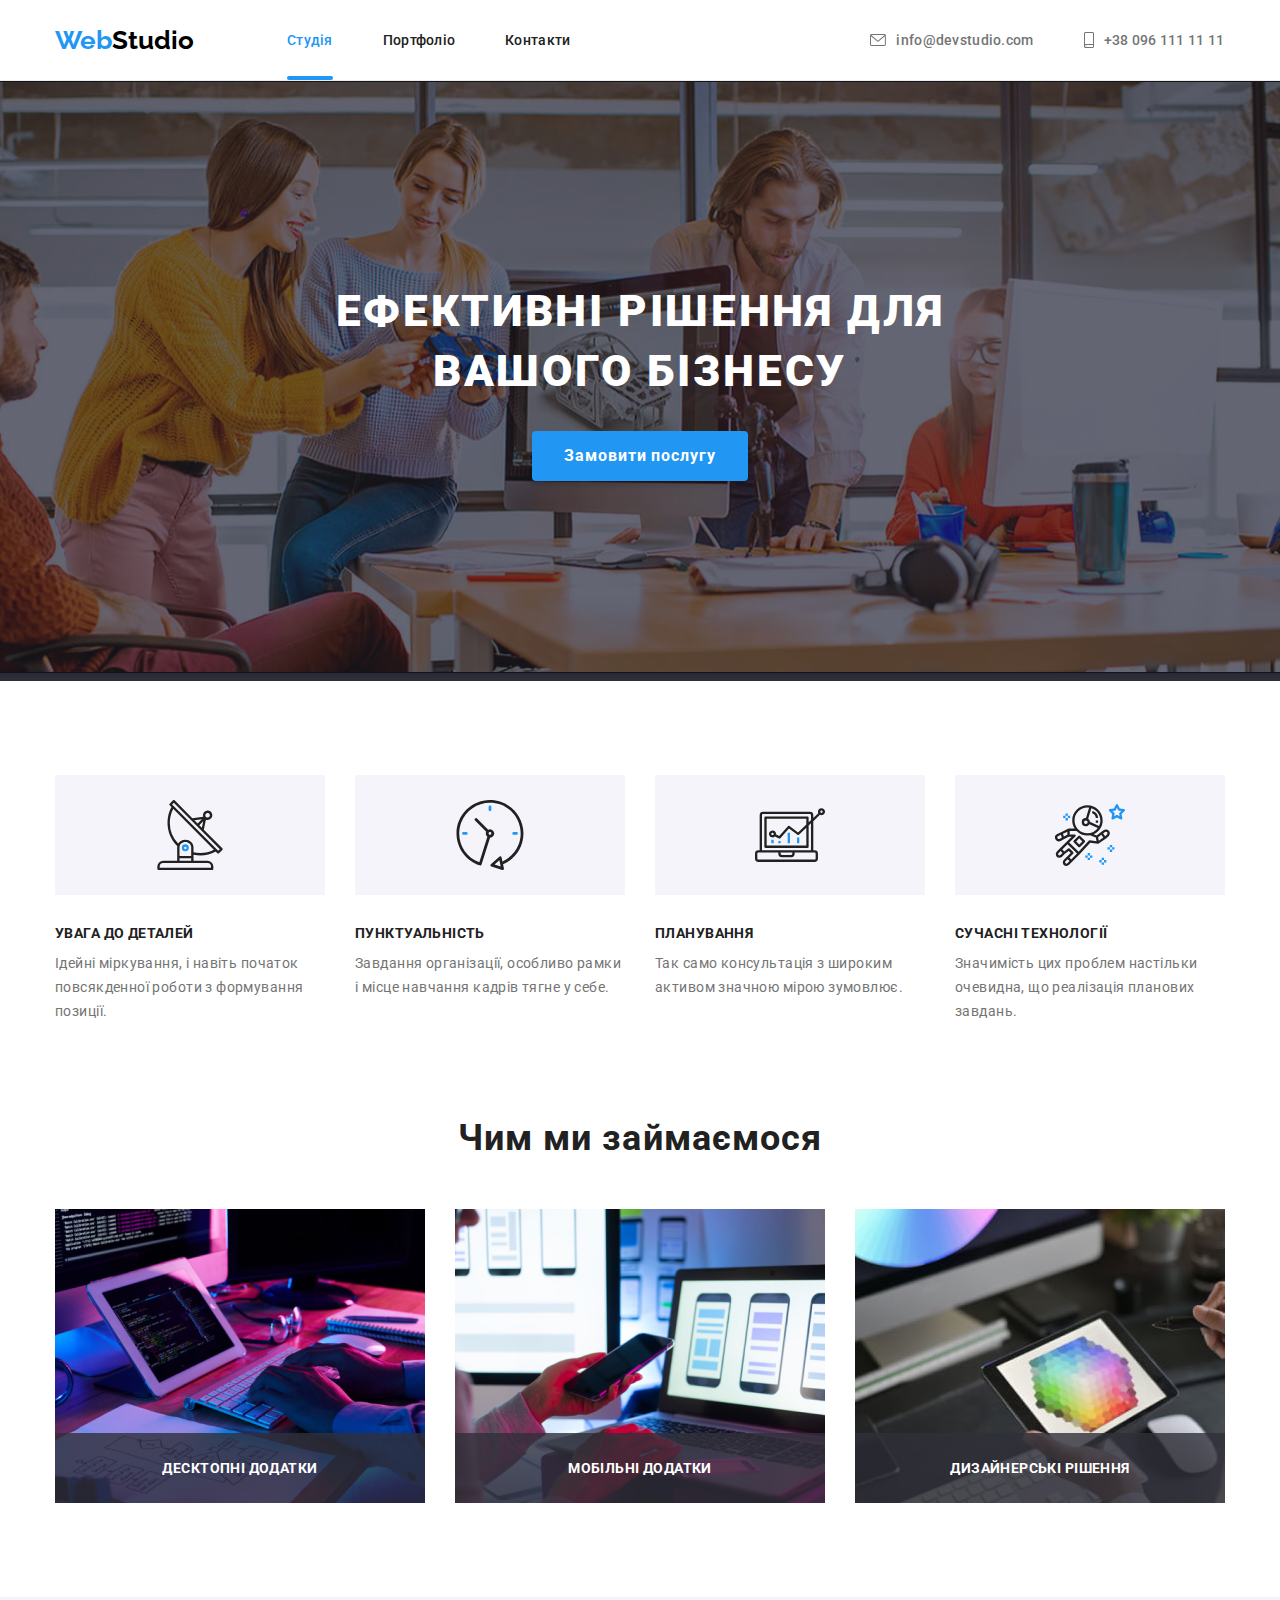
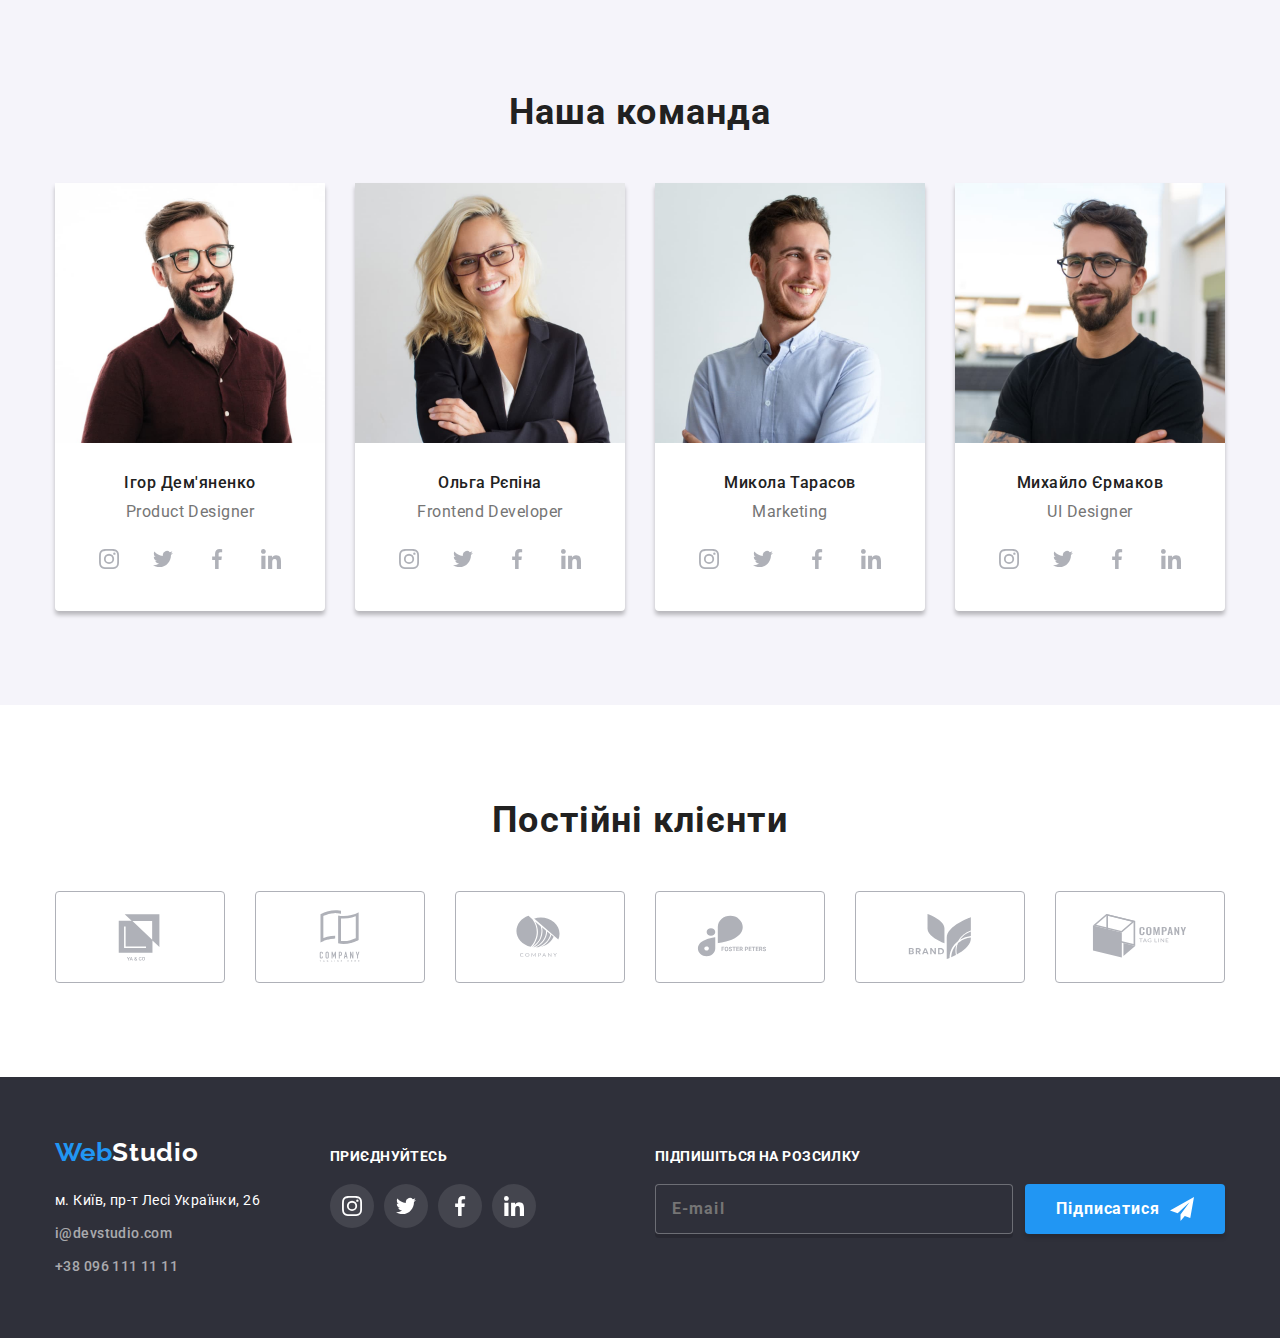
==== index.html @ 05c1630c "Initial commit" ====
<!DOCTYPE html>
<html lang="uk">
  <head>
    <meta charset="UTF-8" />
    <meta http-equiv="X-UA-Compatible" content="IE=edge" />
    <meta name="viewport" content="width=device-width, initial-scale=1.0" />
    <title>Document</title>
    <link rel="preconnect" href="https://fonts.googleapis.com" />
    <link rel="preconnect" href="https://fonts.gstatic.com" crossorigin />
    <link rel="preconnect" href="https://fonts.googleapis.com" />
    <link rel="preconnect" href="https://fonts.gstatic.com" crossorigin />
    <link
      href="https://fonts.googleapis.com/css2?family=Raleway:wght@700&family=Roboto:wght@400;500;700;900&display=swap"
      rel="stylesheet"
    />
    <link
      rel="stylesheet"
      href="https://cdnjs.cloudflare.com/ajax/libs/modern-normalize/1.1.0/modern-normalize.min.css"
    />
    <link rel="stylesheet" href="./css/styles.css" />
  </head>
  <body class="page">
    <header class="header">
      <div class="container header-container">
        <nav class="main-nav">
          <a class="logo" lang="en" href="./index.html">
            <span class="logo-link">Web</span>Studio</a
          >
          <ul class="list list-header">
            <li class="list-items">
              <a class="nav-link link current" href="./index.html">Cтудія</a>
            </li>
            <li class="list-items">
              <a class="nav-link link" href="./portfolio.html">Портфоліо</a>
            </li>
            <li class="list-items">
              <a class="nav-link link" href="">Контакти</a>
            </li>
          </ul>
        </nav>
        <ul class="list header-contacts">
          <li class="list-items">
            <a class="contacts-link link" href="mailto:info@devstudio.com">
              <svg class="contacts-icon" width="16" height="12">
                <use href="./images/icons.svg#icon-envelope"></use></svg
              >info@devstudio.com</a
            >
          </li>
          <li class="list-items">
            <a class="contacts-link link" href="tel:+380961111111"
              ><svg class="contacts-icon" width="10" height="16">
                <use href="./images/icons.svg#icon-smartphone"></use></svg
              >+38 096 111 11 11</a
            >
          </li>
        </ul>
      </div>
    </header>
    <main class="main">
      <!-- Hero section -->
      <section class="hero">
        <div class="container hero-container">
          <h1 class="hero-title">Ефективні рішення для вашого бізнесу</h1>
          <button class="hero-btn" type="button" data-modal-open>
            Замовити послугу
          </button>
        </div>
      </section>
      <!-- Individuality -->
      <section class="feature section">
        <div class="container">
          <h2 class="visually-hidden">Pictures</h2>
          <ul class="feature-list">
            <li class="feature-items">
              <div class="icon-box">
                <svg class="icon-feature" width="70" height="70">
                  <use href="./images/icons.svg#icon-antenna-1"></use>
                </svg>
              </div>
              <h3 class="feature-title">УВАГА ДО ДЕТАЛЕЙ</h3>
              <p class="feature-text">
                Ідейні міркування, і навіть початок повсякденної роботи з
                формування позиції.
              </p>
            </li>
            <li class="feature-items">
              <div class="icon-box">
                <svg class="icon-feature" width="70" height="70">
                  <use href="./images/icons.svg#icon-clock-1"></use>
                </svg>
              </div>
              <h3 class="feature-title">ПУНКТУАЛЬНІСТЬ</h3>
              <p class="feature-text">
                Завдання організації, особливо рамки і місце навчання кадрів
                тягне у себе.
              </p>
            </li>
            <li class="feature-items">
              <div class="icon-box">
                <svg class="icon-feature" width="70" height="70">
                  <use href="./images/icons.svg#icon-diagram-1"></use>
                </svg>
              </div>
              <h3 class="feature-title">ПЛАНУВАННЯ</h3>
              <p class="feature-text">
                Так само консультація з широким активом значною мірою зумовлює.
              </p>
            </li>
            <li class="feature-items">
              <div class="icon-box">
                <svg class="icon-feature" width="70" height="70">
                  <use href="./images/icons.svg#icon-astronaut-1"></use>
                </svg>
              </div>
              <h3 class="feature-title">СУЧАСНІ ТЕХНОЛОГІЇ</h3>
              <p class="feature-text">
                Значимість цих проблем настільки очевидна, що реалізація
                планових завдань.
              </p>
            </li>
          </ul>
        </div>
      </section>
      <!-- Work -->
      <section class="work-section">
        <div class="container">
          <h2 class="work-title">Чим ми займаємося</h2>
          <ul class="work-list list">
            <li class="work-items">
              <img
                class="work-img"
                src="./images/about/box1.jpg"
                alt="Людина займається написанням сайту"
                width="370"
                height="295"
              />
              <div class="work-label">
                <p class="label-text">Десктопні додатки</p>
              </div>
            </li>
            <li class="work-items">
              <img
                class="work-img"
                src="./images/about/box2.jpg"
                alt="Людина займається адаптацією сайту для мобільного телефону"
                width="370"
                height="295"
              />
              <div class="work-label">
                <p class="label-text">Мобільні додатки</p>
              </div>
            </li>
            <li class="work-items">
              <img
                class="work-img"
                src="./images/about/box3.jpg"
                alt="Підбір кольорів для стилізації сайту"
                width="370"
                height="295"
              />
              <div class="work-label">
                <p class="label-text">Дизайнерські рішення</p>
              </div>
            </li>
          </ul>
        </div>
      </section>
      <!-- Team -->
      <section class="team section">
        <div class="container">
          <h2 class="team-title">Наша команда</h2>
          <ul class="team-list">
            <li class="team-items">
              <img
                class="team-img"
                src="./images/personal/img1.jpg"
                alt="Продакт-дизайнер"
                width="270"
                height="260"
              />
              <div class="team-box">
                <h3 class="team-headline">Ігор Дем'яненко</h3>
                <p class="team-text" lang="en">Product Designer</p>
                <ul class="socials list">
                  <li class="socials-item">
                    <a
                      class="socials-link link"
                      href="http://instagram.com"
                      target="_blank"
                      rel="noopener noreferrer"
                      aria-label="Instagram"
                    >
                      <svg class="socials-icon" width="20" height="20">
                        <use href="./images/icons.svg#icon-instagram"></use>
                      </svg>
                    </a>
                  </li>
                  <li class="socials-item">
                    <a
                      class="socials-link link"
                      href="http://twitter.com"
                      target="_blank"
                      rel="noopener noreferrer"
                      aria-label="Twitter"
                    >
                      <svg class="socials-icon" width="20" height="20">
                        <use href="./images/icons.svg#icon-twitter"></use>
                      </svg>
                    </a>
                  </li>
                  <li class="socials-item">
                    <a
                      class="socials-link link"
                      href="http://facebook.com"
                      target="_blank"
                      rel="noopener noreferrer"
                      aria-label="Facebook"
                    >
                      <svg class="socials-icon" width="20" height="20">
                        <use href="./images/icons.svg#icon-facebook"></use>
                      </svg>
                    </a>
                  </li>
                  <li class="socials-item">
                    <a
                      class="socials-link link"
                      href="http://linkedin.com"
                      target="_blank"
                      rel="noopener noreferrer"
                      aria-label="Linkedin"
                    >
                      <svg class="socials-icon" width="20" height="20">
                        <use href="./images/icons.svg#icon-linkedin"></use>
                      </svg>
                    </a>
                  </li>
                </ul>
              </div>
            </li>
            <li class="team-items">
              <img
                class="team-img"
                src="./images/personal/img2.jpg"
                alt="Розробник інтерфейсу"
                width="270"
                height="260"
              />
              <div class="team-box">
                <h3 class="team-headline">Ольга Рєпіна</h3>
                <p class="team-text" lang="en">Frontend Developer</p>
                <ul class="socials list">
                  <li class="socials-item">
                    <a
                      class="socials-link link"
                      href="http://instagram.com"
                      target="_blank"
                      rel="noopener noreferrer"
                      aria-label="Instagram"
                    >
                      <svg class="socials-icon" width="20" height="20">
                        <use href="./images/icons.svg#icon-instagram"></use>
                      </svg>
                    </a>
                  </li>
                  <li>
                    <a
                      class="socials-link link"
                      href="http://twitter.com"
                      target="_blank"
                      rel="noopener noreferrer"
                      aria-label="Twitter"
                    >
                      <svg class="socials-icon" width="20" height="20">
                        <use href="./images/icons.svg#icon-twitter"></use>
                      </svg>
                    </a>
                  </li>
                  <li>
                    <a
                      class="socials-link link"
                      href="http://facebook.com"
                      target="_blank"
                      rel="noopener noreferrer"
                      aria-label="Facebook"
                    >
                      <svg class="socials-icon" width="20" height="20">
                        <use href="./images/icons.svg#icon-facebook"></use>
                      </svg>
                    </a>
                  </li>
                  <li>
                    <a
                      class="socials-link link"
                      href="http://linkedin.com"
                      target="_blank"
                      rel="noopener noreferrer"
                      aria-label="Linkedin"
                    >
                      <svg class="socials-icon" width="20" height="20">
                        <use href="./images/icons.svg#icon-linkedin"></use>
                      </svg>
                    </a>
                  </li>
                </ul>
              </div>
            </li>
            <li class="team-items">
              <img
                class="team-img"
                src="./images/personal/img3.jpg"
                alt="Маркетолог"
                width="270"
                height="260"
              />
              <div class="team-box">
                <h3 class="team-headline">Микола Тарасов</h3>
                <p class="team-text" lang="en">Marketing</p>
                <ul class="socials list">
                  <li class="socials-item">
                    <a
                      class="socials-link link"
                      href="http://instagram.com"
                      target="_blank"
                      rel="noopener noreferrer"
                      aria-label="Instagram"
                    >
                      <svg class="socials-icon" width="20" height="20">
                        <use href="./images/icons.svg#icon-instagram"></use>
                      </svg>
                    </a>
                  </li>
                  <li>
                    <a
                      class="socials-link link"
                      href="http://twitter.com"
                      target="_blank"
                      rel="noopener noreferrer"
                      aria-label="Twitter"
                    >
                      <svg class="socials-icon" width="20" height="20">
                        <use href="./images/icons.svg#icon-twitter"></use>
                      </svg>
                    </a>
                  </li>
                  <li>
                    <a
                      class="socials-link link"
                      href="http://facebook.com"
                      target="_blank"
                      rel="noopener noreferrer"
                      aria-label="Facebook"
                    >
                      <svg class="socials-icon" width="20" height="20">
                        <use href="./images/icons.svg#icon-facebook"></use>
                      </svg>
                    </a>
                  </li>
                  <li>
                    <a
                      class="socials-link link"
                      href="http://linkedin.com"
                      target="_blank"
                      rel="noopener noreferrer"
                      aria-label="Linkedin"
                    >
                      <svg class="socials-icon" width="20" height="20">
                        <use href="./images/icons.svg#icon-linkedin"></use>
                      </svg>
                    </a>
                  </li>
                </ul>
              </div>
            </li>
            <li class="team-items">
              <img
                class="team-img"
                src="./images/personal/img4.jpg"
                alt="Дизайнер інтерфейсу користувача"
                width="270"
                height="260"
              />
              <div class="team-box">
                <h3 class="team-headline">Михайло Єрмаков</h3>
                <p class="team-text" lang="en">UI Designer</p>
                <ul class="socials list">
                  <li class="socials-item">
                    <a
                      class="socials-link link"
                      href="http://instagram.com"
                      target="_blank"
                      rel="noopener noreferrer"
                      aria-label="Instagram"
                    >
                      <svg class="socials-icon" width="20" height="20">
                        <use href="./images/icons.svg#icon-instagram"></use>
                      </svg>
                    </a>
                  </li>
                  <li>
                    <a
                      class="socials-link link"
                      href="http://twitter.com"
                      target="_blank"
                      rel="noopener noreferrer"
                      aria-label="Twitter"
                    >
                      <svg class="socials-icon" width="20" height="20">
                        <use href="./images/icons.svg#icon-twitter"></use>
                      </svg>
                    </a>
                  </li>
                  <li>
                    <a
                      class="socials-link link"
                      href="http://facebook.com"
                      target="_blank"
                      rel="noopener noreferrer"
                      aria-label="Facebook"
                    >
                      <svg class="socials-icon" width="20" height="20">
                        <use href="./images/icons.svg#icon-facebook"></use>
                      </svg>
                    </a>
                  </li>
                  <li>
                    <a
                      class="socials-link link"
                      href="http://linkedin.com"
                      target="_blank"
                      rel="noopener noreferrer"
                      aria-label="Linkedin"
                    >
                      <svg class="socials-icon" width="20" height="20">
                        <use href="./images/icons.svg#icon-linkedin"></use>
                      </svg>
                    </a>
                  </li>
                </ul>
              </div>
            </li>
          </ul>
        </div>
      </section>
      <!-- Clients -->
      <section class="clients-section">
        <div class="container">
          <h2 class="clients-title">Постійні клієнти</h2>
          <ul class="clients-list list">
            <li class="clients-items">
              <a class="clients-link link" href="">
                <svg class="icon-logo" width="106" height="60">
                  <use href="./images/icons.svg#icon-Logo"></use>
                </svg>
              </a>
            </li>
            <li class="clients-items">
              <a class="clients-link link" href="">
                <svg class="icon-logo" width="106" height="60">
                  <use href="./images/icons.svg#icon-Logo1"></use>
                </svg>
              </a>
            </li>
            <li class="clients-items">
              <a class="clients-link link" href="">
                <svg class="icon-logo" width="106" height="60">
                  <use href="./images/icons.svg#icon-Logo2"></use>
                </svg>
              </a>
            </li>
            <li class="clients-items">
              <a class="clients-link link" href="">
                <svg class="icon-logo" width="106" height="60">
                  <use href="./images/icons.svg#icon-Logo3"></use>
                </svg>
              </a>
            </li>
            <li class="clients-items">
              <a class="clients-link link" href="">
                <svg class="icon-logo" width="106" height="60">
                  <use href="./images/icons.svg#icon-Logo4"></use>
                </svg>
              </a>
            </li>
            <li class="clients-items">
              <a class="clients-link link" href="">
                <svg class="icon-logo" width="106" height="60">
                  <use href="./images/icons.svg#icon-Logo5"></use>
                </svg>
              </a>
            </li>
          </ul>
        </div>
      </section>
      <!-- Modal window -->
      <div class="backdrop is-hidden" data-modal>
        <div class="modal">
          <button class="btn-modal" type="button" data-modal-close>
            <svg class="modal-icon" width="18" height="18">
              <use href="./images/icons.svg#icon-vector"></use>
            </svg>
          </button>
          <form class="register-form" name="register-form">
            <strong class="register-form-title"
              >Залиште свої дані, ми вам передзвонимо</strong
            >

            <div class="register-form-group" role="group">
              <label class="register-label">
                <span class="register-element">Ім'я</span>
                <input
                  class="register-input"
                  type="text"
                  name="surname-name"
                  required
                  placeholder=" "
                />
                <svg class="register-icon" width="18" height="18">
                  <use href="./images/icons.svg#person"></use>
                </svg>
              </label>
              <label class="register-label">
                <span class="register-element">Телефон</span>
                <input
                  class="register-input"
                  type="tel"
                  name="phone"
                  required
                  placeholder=" "
                />
                <svg class="register-icon" width="18" height="18">
                  <use href="./images/icons.svg#phone"></use>
                </svg>
              </label>
              <label class="register-label">
                <span class="register-element">Пошта</span>
                <input
                  class="register-input"
                  type="email"
                  name="email"
                  required
                  placeholder=" "
                />
                <svg class="register-icon" width="18" height="18">
                  <use href="./images/icons.svg#email"></use>
                </svg>
              </label>
              <label class="register-label">
                <span class="register-element">Коментар</span>
                <textarea
                  class="register-info"
                  name="comment"
                  rows="5"
                  placeholder="Введіть текст"
                ></textarea>
              </label>
            </div>
            <label class="register-form-agreement">
              <input
                class="register-checkbox"
                type="checkbox"
                name="checkbox"
              />
              <svg class="register-check" width="16" height="15">
                <use
                  class="icon-checked"
                  href="./images/icons.svg#icon-checked"
                />
                <use
                  class="icon-unchecked"
                  href="./images/icons.svg#icon-unchecked"
                ></use>
              </svg>
              <span class="register-desc"
                >Погоджуюся з розсилкою та приймаю
                <a class="register-link" href="" target="_blank"
                  >Умови договору</a
                ></span
              >
            </label>
            <button class="register-btn btn" type="submit">Відправити</button>
          </form>
        </div>
      </div>
    </main>
    <footer class="footer">
      <div class="container footer-container">
        <div class="footer-container-left">
          <a class="logo-footer" lang="en" href="./index.html">
            <span class="logo-link">Web</span
            ><span class="footer-logo">Studio</span></a
          >
          <address class="address">
            <ul class="address-list list">
              <li class="address-text">
                <a
                  class="address-link"
                  href="https://goo.gl/maps/EhZHjkoMVsmLUFYA7"
                  target="_blank"
                  rel="noopener noreferrer"
                  >м. Київ, пр-т Лесі Українки, 26</a
                >
              </li>
              <li class="address-items">
                <a class="address-link" href="mailto:i@devstudio.com"
                  >i@devstudio.com</a
                >
              </li>
              <li class="address-items">
                <a class="address-link" href="tel:+380961111111"
                  >+38 096 111 11 11</a
                >
              </li>
            </ul>
          </address>
        </div>
        <div class="footer-container-right">
          <h2 class="socials-title">приєднуйтесь</h2>
          <ul class="socials list">
            <li class="socials-item">
              <a
                class="socials-link-footer link"
                href="http://instagram.com"
                target="_blank"
                rel="noopener noreferrer"
                aria-label="Instagram"
              >
                <svg class="socials-icon" width="20" height="20">
                  <use href="./images/icons.svg#icon-instagram"></use>
                </svg>
              </a>
            </li>
            <li class="socials-item">
              <a
                class="socials-link-footer link"
                href="http://twitter.com"
                target="_blank"
                rel="noopener noreferrer"
                aria-label="Twitter"
              >
                <svg class="socials-icon" width="20" height="20">
                  <use href="./images/icons.svg#icon-twitter"></use>
                </svg>
              </a>
            </li>
            <li class="socials-item">
              <a
                class="socials-link-footer link"
                href="http://facebook.com"
                target="_blank"
                rel="noopener noreferrer"
                aria-label="Facebook"
              >
                <svg class="socials-icon" width="20" height="20">
                  <use href="./images/icons.svg#icon-facebook"></use>
                </svg>
              </a>
            </li>
            <li class="socials-item">
              <a
                class="socials-link-footer link"
                href="http://linkedin.com"
                target="_blank"
                rel="noopener noreferrer"
                aria-label="Linkedin"
              >
                <svg class="socials-icon" width="20" height="20">
                  <use href="./images/icons.svg#icon-linkedin"></use>
                </svg>
              </a>
            </li>
          </ul>
        </div>
        <div class="subscription">
          <p class="subscription-text">Підпишіться на розсилку</p>
          <form class="subscription-form">
            <label class="subscription-label">
              <input
                class="subscription-input"
                type="email"
                name="email"
                placeholder="E-mail"
              />
            </label>
            <button class="subscription-btn">
              <span class="subscription-btn-text">Підписатися</span>
              <svg class="subscription-icon" width="24" height="24">
                <use href="./images/icons.svg#send"></use>
              </svg>
            </button>
          </form>
        </div>
      </div>
    </footer>
    <script src="./js/modal.js"></script>
  </body>
</html>
---- css/styles.css ----
:root {
  /* Fonts */
  --main-font: roboto, sans-serif;
  --secondary-font: raleway, sans-serif;
  /* Text colors */
  --main-txt-cl: #757575;
  --secondary-txt-cl: #212121;
  --accent-txt-cl: #2196f3;
  --light-txt-cl: #ffffff;
  --icons-txt-cl: #afb1b8;
  /* Background colors */
  --main-bg-color: #ffffff;
  --secondary-bg-color: #2f303a;
  --accent-bg-color: #2196f3;
  --btn-bg-color: #f5f4fa;
  /* Others */
  --border-color: #eeeeee;
  /* Animation */
  --animation: 250ms cubic-bezier(0.4, 0, 0.2, 1);
}
/* Reset */
h1,
h2,
h3,
h4,
h5,
h6,
p,
ul {
  margin: 0;
}
ul {
  padding: 0;
}

img {
  display: block;
  max-width: 100%;
  height: auto;
}

.page {
  font-family: var(--main-font);
  color: var(--main-txt-cl);
  background-color: var(--main-bg-color);
}

.container {
  width: 1200px;
  padding-left: 15px;
  padding-right: 15px;
  margin-left: auto;
  margin-right: auto;
}
.link {
  text-decoration: none;
  color: var(--secondary-txt-cl);
}
.link.current {
  color: var(--accent-txt-cl);
}

.list {
  margin: 0;
  padding: 0;
  list-style: none;
  font-weight: 500;
  font-size: 14px;
  line-height: calc(16 / 14);
  letter-spacing: 0.02em;
}
.visually-hidden {
  position: absolute;
  width: 1px;
  height: 1px;
  margin: -1px;
  border: 0;
  padding: 0;

  white-space: nowrap;
  clip-path: inset(100%);
  clip: rect(0 0 0 0);
  overflow: hidden;
}

/* Header */
header {
  border-bottom: 1px solid #ececec;
}
.header-container {
  display: flex;
}

.logo {
  margin-right: 93px;
  padding-top: 24px;
  padding-bottom: 24px;

  font-family: var(--secondary-font);
  font-weight: 700;
  font-size: 26px;
  line-height: calc(31 / 26);
  color: #000000;
  text-decoration: none;
}
.logo-link {
  color: var(--accent-txt-cl);
}
.link {
  transition: color var(--animation);
}
.link:hover,
.link:focus {
  color: var(--accent-txt-cl);
}
.link.current::after {
  content: "";
  display: inline-block;

  position: absolute;
  left: 0;
  bottom: 0;

  width: 100%;
  height: 4px;
  border-radius: 2px;
  background-color: var(--accent-bg-color);
}

.nav-link {
  padding-top: 32px;
  padding-bottom: 32px;
  display: inline-block;

  font-weight: 500;
  font-size: 14px;
  line-height: calc(16 / 14);
  letter-spacing: 0.02em;
}
.contacts-link {
  display: flex;
  gap: 10px;
  align-items: center;
  padding-top: 32px;
  padding-bottom: 32px;

  font-weight: 500;
  font-size: 14px;
  line-height: calc(16 / 14);
  letter-spacing: 0.02em;
  color: var(--main-txt-cl);
}
.contacts-icon {
  fill: currentColor;
}

.main-nav {
  display: flex;
  align-items: center;
}
.list-header {
  display: flex;
  align-items: center;
}
.header-contacts {
  display: flex;
  align-items: center;
  margin-left: 300px;
}
.list-items:not(:last-child) {
  position: relative;

  margin-right: 50px;
}

/* Index */
.main {
  background-color: var(--light-txt-cl);
}
/* Hero section */

.hero {
  background-color: var(--secondary-bg-color);
  padding-top: 200px;
  padding-bottom: 200px;
  max-width: 1600px;
  margin-left: auto;
  margin-right: auto;
  background-image: linear-gradient(
      to right,
      rgba(47, 48, 58, 0.4),
      rgba(47, 48, 58, 0.4)
    ),
    url(..//images/background/img.svg);
  background-position: center;
  background-repeat: no-repeat;
  background-size: cover;
}
.hero-container {
  margin-left: auto;
  margin-right: auto;
}
.hero-title {
  width: 696px;
  margin-bottom: 30px;
  margin-left: auto;
  margin-right: auto;
  font-family: var(--main-font);
  font-weight: 900;
  font-size: 44px;
  line-height: calc(60 / 44);
  text-align: center;
  letter-spacing: 0.06em;
  text-transform: uppercase;
  color: var(--light-txt-cl);
}
.hero-btn {
  margin: 0 auto;
  display: block;
  width: 216px;
  height: 50px;
  font-family: inherit;
  font-weight: 700;
  font-size: 16px;
  line-height: calc(30 / 16);
  letter-spacing: 0.06em;
  color: var(--light-txt-cl);
  background-color: var(--accent-bg-color);
  cursor: pointer;
  box-shadow: 0px 4px 4px rgba(0, 0, 0, 0.15);
  border-radius: 4px;
  border: none;
  transition: background-color var(--animation);
  outline: none;
}
.hero-btn:focus,
.hero-btn:hover {
  background-color: #188ce8;
}
.section {
  padding-top: 94px;
  padding-bottom: 94px;
}
/* Individuality */

.feature-list {
  list-style: none;
  display: flex;
  gap: 30px;
}
.feature-items {
  width: 270px;
}
.icon-box {
  display: flex;
  justify-content: center;
  align-items: center;
  margin-bottom: 30px;
  height: 120px;
  background-color: var(--btn-bg-color);
}

.feature-title {
  margin-bottom: 10px;

  font-weight: 700;
  font-size: 14px;
  line-height: calc(16 / 14);
  letter-spacing: 0.03em;
  text-transform: uppercase;
  color: var(--secondary-txt-cl);
}
.feature-text {
  font-weight: 400;
  font-size: 14px;
  line-height: calc(24 / 14);
  letter-spacing: 0.03em;
}

/* Work */
.work-section {
  padding-top: 0;
  padding-bottom: 94px;
}

.work-list {
  list-style: none;
  display: flex;
  gap: 30px;
  margin-left: 0px;
  margin-right: 0px;
  flex-wrap: wrap;
}

.work-title {
  margin-bottom: 50px;

  font-weight: 700;
  font-size: 36px;
  line-height: calc(42 / 36);
  text-align: center;
  letter-spacing: 0.03em;
  color: var(--secondary-txt-cl);
}
.work-items {
  position: relative;

  flex-basis: calc((100% - 30px * 2) / 3);
}

.work-label {
  position: absolute;
  bottom: 0;
  left: 0;

  display: flex;
  justify-content: center;
  align-items: center;

  width: 370px;
  height: 70px;
  background-color: rgba(47, 48, 58, 0.8);
}
.label-text {
  font-weight: 700;
  font-size: 14px;
  line-height: calc(16 / 14);
  letter-spacing: 0.03em;
  text-align: center;
  color: var(--light-txt-cl);
  text-transform: uppercase;
}
/* Team */
.team {
  background-color: #f5f4fa;
}
.team-title {
  font-weight: 700;
  font-size: 36px;
  line-height: calc(42 / 36);
  text-align: center;
  letter-spacing: 0.03em;
  color: var(--secondary-txt-cl);
  margin-bottom: 50px;
}
.team-list {
  list-style: none;
  display: flex;
  padding: 0;
  gap: 30px;
  flex-wrap: wrap;
}
.team-box {
  padding: 30px;
}

.team-headline {
  font-weight: 500;
  font-size: 16px;
  line-height: calc(19 / 16);
  text-align: center;
  letter-spacing: 0.03em;
  color: var(--secondary-txt-cl);
  margin-bottom: 10px;
}
.team-text {
  font-weight: 400;
  font-size: 16px;
  line-height: calc(19 / 16);
  text-align: center;
  letter-spacing: 0.03em;
  margin-bottom: 16px;
}
.team-items {
  flex-basis: calc((100% - 30px * 3) / 4);
  background: var(--main-bg-color);
  border-radius: 0px 0px 4px 4px;
  box-shadow: 0px 4px 4px rgba(0, 0, 0, 0.25);
}
.team-img {
  background-color: var(--main-bg-color);
  border-radius: 0px;
}
.socials {
  display: flex;
  justify-content: center;
  gap: 10px;
}

.socials-link {
  transition: background-color var(--animation), color var(--animation);

  display: flex;
  align-items: center;
  justify-content: center;

  width: 44px;
  height: 44px;

  color: var(--icons-txt-cl);
  border-radius: 50%;
}

.socials-link:hover,
.socials-link:focus {
  color: var(--light-txt-cl);
  background-color: var(--accent-bg-color);
  outline: none;
}

.socials-icon {
  fill: currentColor;
}

/* Clients */
.clients-section {
  padding-top: 94px;
  padding-bottom: 94px;
}
.clients-title {
  margin-bottom: 50px;
  font-weight: 700;
  font-size: 36px;
  line-height: calc(42 / 36);
  text-align: center;
  letter-spacing: 0.03em;
  color: var(--secondary-txt-cl);
}
.icon-logo {
  transition: fill var(--animation);

  fill: var(--icons-txt-cl);
}
.clients-list {
  display: flex;
  gap: 30px;
  margin-left: 0;
  margin-right: 0;
  flex-wrap: wrap;
}
.clients-items {
  flex-basis: calc((100% - 30px * 5) / 6);
}
.clients-link {
  display: flex;
  align-items: center;
  justify-content: center;
  width: 170px;
  height: 92px;
  border: 1px solid var(--icons-txt-cl);
  border-radius: 4px;
}

.clients-link:hover .icon-logo,
.clients-link:focus .icon-logo {
  fill: var(--accent-txt-cl);
  transition: border var(--animation);
}
.clients-link:hover,
.clients-link:focus {
  border: 1px solid var(--accent-bg-color);
  outline: none;
}

/* Projects */

.list-btn {
  list-style: none;
  display: flex;
  margin-bottom: 50px;
  justify-content: center;
  gap: 8px;
}

.btn-items {
  padding: 6px 22px;
  font-family: inherit;
  font-weight: 500;
  font-size: 16px;
  line-height: calc(26 / 16);
  letter-spacing: 0.03em;
  text-align: center;
  color: var(--secondary-txt-cl);
  background-color: var(--btn-bg-color);
  cursor: pointer;
  border-radius: 4px;
  border: none;
  transition: color var(--animation), background-color var(--animation),
    box-shadow var(--animation);
}

.btn-items:hover,
.btn-items:focus {
  background-color: var(--accent-bg-color);
  color: var(--light-txt-cl);
  box-shadow: 0px 3px 1px rgba(0, 0, 0, 0.1), 0px 1px 2px rgba(0, 0, 0, 0.08),
    0px 2px 2px rgba(0, 0, 0, 0.12);
}

.projects-box {
  width: 370px;
  border-right: 1px solid var(--border-color);
  border-bottom: 1px solid var(--border-color);
  border-left: 1px solid var(--border-color);
  padding: 20px 24px;
}

.projects-link {
  display: block;
}

.projects-list {
  list-style: none;
  display: flex;
  flex-wrap: wrap;
  padding: 0;
  gap: 30px;
}

.projects-items {
  flex-basis: calc((100% - 30px * 2) / 3);
  transition: box-shadow var(--animation);
}

.projects-link:hover,
.projects-link:focus {
  box-shadow: inset 0px 4px 4px rgba(0, 0, 0, 0.25),
    0px 1px 1px rgba(0, 0, 0, 0.12), 1px 4px 6px rgba(0, 0, 0, 0.06);
}

.projects-title {
  margin-bottom: 4px;

  font-weight: 700;
  font-size: 18px;
  line-height: calc(36 / 18);
  letter-spacing: 0.06em;
  color: var(--secondary-txt-cl);
}

.projects-text {
  font-weight: 400;
  font-size: 16px;
  line-height: calc(30 / 16);
  letter-spacing: 0.03em;
  color: var(--main-txt-cl);
}
.projects-thumb {
  position: relative;
  overflow: hidden;
}
.overlay {
  position: absolute;
  top: 0;
  left: 0;
  width: 100%;
  height: 100%;

  transform: translateY(100%);
  transition: transform var(--animation);

  display: flex;
  align-items: center;
  justify-content: center;

  background-color: rgba(33, 150, 243, 0.9);
  padding: 63px 24px;
}
.overlay-desc {
  font-weight: 400;
  font-size: 18px;
  line-height: calc(28 / 18);
  letter-spacing: 0.03em;
  color: var(--light-txt-cl);
}
.projects-link:hover .overlay {
  transform: translateY(0);
}

.projects-link:focus .overlay {
  transform: translateY(0);
}

/* Footer */
.footer {
  padding-top: 60px;
  padding-bottom: 60px;
  background-color: var(--secondary-bg-color);
}

.logo-footer {
  display: block;
  font-family: var(--secondary-font);
  font-weight: 700;
  font-size: 26px;
  line-height: calc(31 / 26);
  color: #2196f3;
  text-decoration: none;
}
address {
  margin-top: 20px;
}
.address {
  font-style: inherit;
}
.address-link {
  text-decoration: none;
  color: currentColor;
  transition: color var(--animation);
}
.address-list {
  font-family: var(--main-font);
  font-size: 14px;
  line-height: calc(24 / 14);
  letter-spacing: 0.03em;
  color: rgba(255, 255, 255, 0.6);
  list-style: none;
}
.address-link:hover,
.address-link:focus {
  color: var(--accent-txt-cl);
}
.address-text {
  margin-bottom: 9px;
  font-weight: 400;
  font-size: 14px;
  line-height: calc(24 / 14);
  letter-spacing: 0.03em;
  color: var(--light-txt-cl);
}
.footer-logo {
  font-family: var(--secondary-font);
  font-weight: 700;
  font-size: 26px;
  line-height: calc(31 / 26);
  letter-spacing: 0.03em;
  color: var(--light-txt-cl);
}
.address-items:not(:last-child) {
  margin-bottom: 9px;
}

.footer-container {
  display: flex;
  align-items: baseline;
}
.footer-container-left {
  margin-right: 70px;
}

.footer-container-right {
  margin-right: auto;
}
.socials-title {
  margin-bottom: 20px;
  font-family: var(--main-font);
  font-weight: 700;
  font-size: 14px;
  line-height: calc(16 / 14);
  letter-spacing: 0.03em;
  text-transform: uppercase;
  color: var(--light-txt-cl);
}

.socials-link-footer {
  display: flex;
  align-items: center;
  justify-content: center;

  width: 44px;
  height: 44px;
  background: rgba(255, 255, 255, 0.1);
  color: var(--light-txt-cl);
  border-radius: 50%;

  transition: background var(--animation);
}

.socials-link-footer:hover,
.socials-link-footer:focus {
  color: var(--light-txt-cl);
  background: var(--accent-bg-color);
  outline: none;
}

.socials-icon {
  fill: currentColor;
}
.subscription-form {
  display: flex;
  gap: 12px;
}

.subscription-label {
  align-items: center;
}
.subscription-text {
  margin-bottom: 20px;
  font-family: var(--main-font);
  font-weight: 700;
  font-size: 14px;
  line-height: calc(16 / 14);
  letter-spacing: 0.03em;
  text-transform: uppercase;
  color: var(--light-txt-cl);
}
.subscription-input {
  width: 358px;
  height: 50px;

  background-color: var(--secondary-bg-color);
  border: 1px solid rgb(255, 255, 255, 0.3);
  border-radius: 4px;
  box-shadow: 0px 4px rgba(0, 0, 0, 0.15);
  padding-right: 16px;
  padding-left: 16px;

  font-family: var(--main-font);
  font-weight: 700;
  font-size: 16px;
  line-height: calc(20 / 16);
  letter-spacing: 0.07em;
  color: var(--light-txt-cl);
  outline: transparent;
  transition: border var(--animation);
}

.subscription-input:focus {
  border: 1px solid var(--accent-bg-color);
}
.subscription-btn {
  display: inline-flex;
  align-items: center;
  justify-content: center;
  gap: 10px;
  width: 200px;
  height: 50px;

  background-color: var(--accent-bg-color);
  cursor: pointer;
  box-shadow: 0px 4px 4px rgba(0, 0, 0, 0.15);
  border-radius: 4px;
  border: none;
  transition: background-color var(--animation);
  outline: transparent;
}
.subscription-btn-text {
  font-family: inherit;
  font-weight: 700;
  font-size: 16px;
  line-height: calc(30 / 16);
  letter-spacing: 0.06em;
  color: var(--light-txt-cl);
}
.subscription-icon {
  fill: var(--main-bg-color);
}

/* Modal window */
.backdrop {
  position: fixed;
  top: 0;
  left: 0;
  z-index: 1000;

  width: 100%;
  height: 100%;
  background-color: rgba(0, 0, 0, 0.1);
  transition: opacity var(--animation), visibility var(--animation);
}
.modal {
  position: absolute;
  top: 50%;
  left: 50%;
  transform: translate(-50%, -50%);
  width: 528px;
  height: 581px;
  padding: 40px 39px 40px 41px;
  background-color: var(--main-bg-color);
  border-radius: 4px;
  box-shadow: inset 0px 1px 3px rgba(0, 0, 0, 0.12),
    0px 1px 1px rgba(0, 0, 0, 0.14), 0px 2px 1px rgba(0, 0, 0, 0.2);
}
.btn-modal {
  position: absolute;
  top: 8px;
  right: 8px;

  width: 30px;
  height: 30px;

  display: flex;
  align-items: center;
  justify-content: center;

  border-radius: 50%;
  border: 1px solid rgba(0, 0, 0, 0.1);
  cursor: pointer;

  transition: visibility var(--animation), opasity var(--animation);
}

.backdrop.is-hidden {
  opacity: 0;
  pointer-events: none;
  visibility: hidden;
}
.modal-icon {
  width: 11px;
  height: 11px;
  color: #000000;
}

.btn-modal:hover .modal-icon,
.btn-modal:focus .modal-icon {
  fill: var(--accent-txt-cl);
}

.register-form-title {
  display: flex;
  align-items: center;
  justify-content: center;
  width: 448px;
  height: 23px;

  margin-bottom: 12px;
  font-family: var(--main-font);
  font-weight: 700;
  font-size: 20px;
  line-height: calc(23 / 20);
  letter-spacing: 0.03em;
  color: var(--secondary-txt-cl);
}
.register-form-group {
  margin-bottom: 20px;
}
.register-label {
  position: relative;
  display: block;
  width: 100%;
}
.register-label:not(:last-child) {
  margin-bottom: 10px;
}
.register-element {
  display: block;
  margin-bottom: 4px;
  font-family: var(--main-font);
  font-weight: 400;
  font-size: 12px;
  line-height: calc(14 / 12);
  letter-spacing: 0.01em;
  color: var(--main-txt-cl);
}

.register-input {
  width: 100%;
  height: 40px;
  padding-left: 42px;
  padding-right: 30px;

  border: 1px solid rgba(33, 33, 33, 0.2);
  border-radius: 4px;
  outline: transparent;
  transition: border-color var(--animation);
}
.register-input:focus,
.register-input:not(:placeholder-shown) {
  border-color: var(--accent-bg-color);
}

.register-icon {
  position: absolute;
  top: 50%;
  left: 10px;
  transform: translateY(-40%);
  display: block;

  transition: fill var(--animation);
}
.register-input:focus ~ .register-icon,
.register-input:not(:placeholder-shown) ~ .register-icon {
  fill: var(--accent-bg-color);
}

.register-info {
  display: block;
  width: 100%;
  height: 120px;
  padding: 12px 16px;

  resize: none;
  outline: none;
  border: 1px solid rgba(33, 33, 33, 0.2);
  border-radius: 4px;
}
.register-info:focus,
.register-info:not(:placeholder-shown) {
  border-color: var(--accent-bg-color);
}
.register-form-message::placeholder {
  font-size: 12px;
}

.register-form-agreement {
  display: flex;
  align-items: center;
  justify-content: center;

  margin-bottom: 30px;
}
.register-checkbox {
  -webkit-appearance: none;
  -moz-appearance: none;
  appearance: none;
}
.icon-checked {
  opacity: 0;
  fill: var(--light-txt-cl);
  background-color: var(--accent-bg-color);
  transition: opacity var(--animation);
}
.register-check {
  margin-right: 7px;
}
.register-checkbox:checked + .register-check .icon-checked {
  opacity: 1;
}
.icon-unchecked {
  transition: opacity var(--animation);
}

.register-checkbox:checked + .register-check .icon-unchecked {
  opacity: 0;
}

.register-checkbox:focus + .register-check {
  border-radius: 2px;
}

.register-desc {
  width: 400px;
  font-family: var(--main-font);
  font-size: 14px;
  line-height: calc(24 / 14);
  letter-spacing: 0.03em;
  color: var(--main-txt-cl);
}

.register-link {
  color: var(--accent-txt-cl);
}

.register-btn {
  margin: 0 auto;
  display: block;
  width: 200px;
  height: 50px;
  font-family: inherit;
  font-weight: 700;
  font-size: 16px;
  line-height: calc(30 / 16);
  letter-spacing: 0.06em;
  color: var(--light-txt-cl);
  background-color: var(--accent-bg-color);
  cursor: pointer;
  box-shadow: 0px 4px 4px rgba(0, 0, 0, 0.15);
  border-radius: 4px;
  border: none;
  transition: background-color var(--animation);
  outline: transparent;
}
.register-btn:focus,
.register-btn:hover {
  background-color: #188ce8;
}
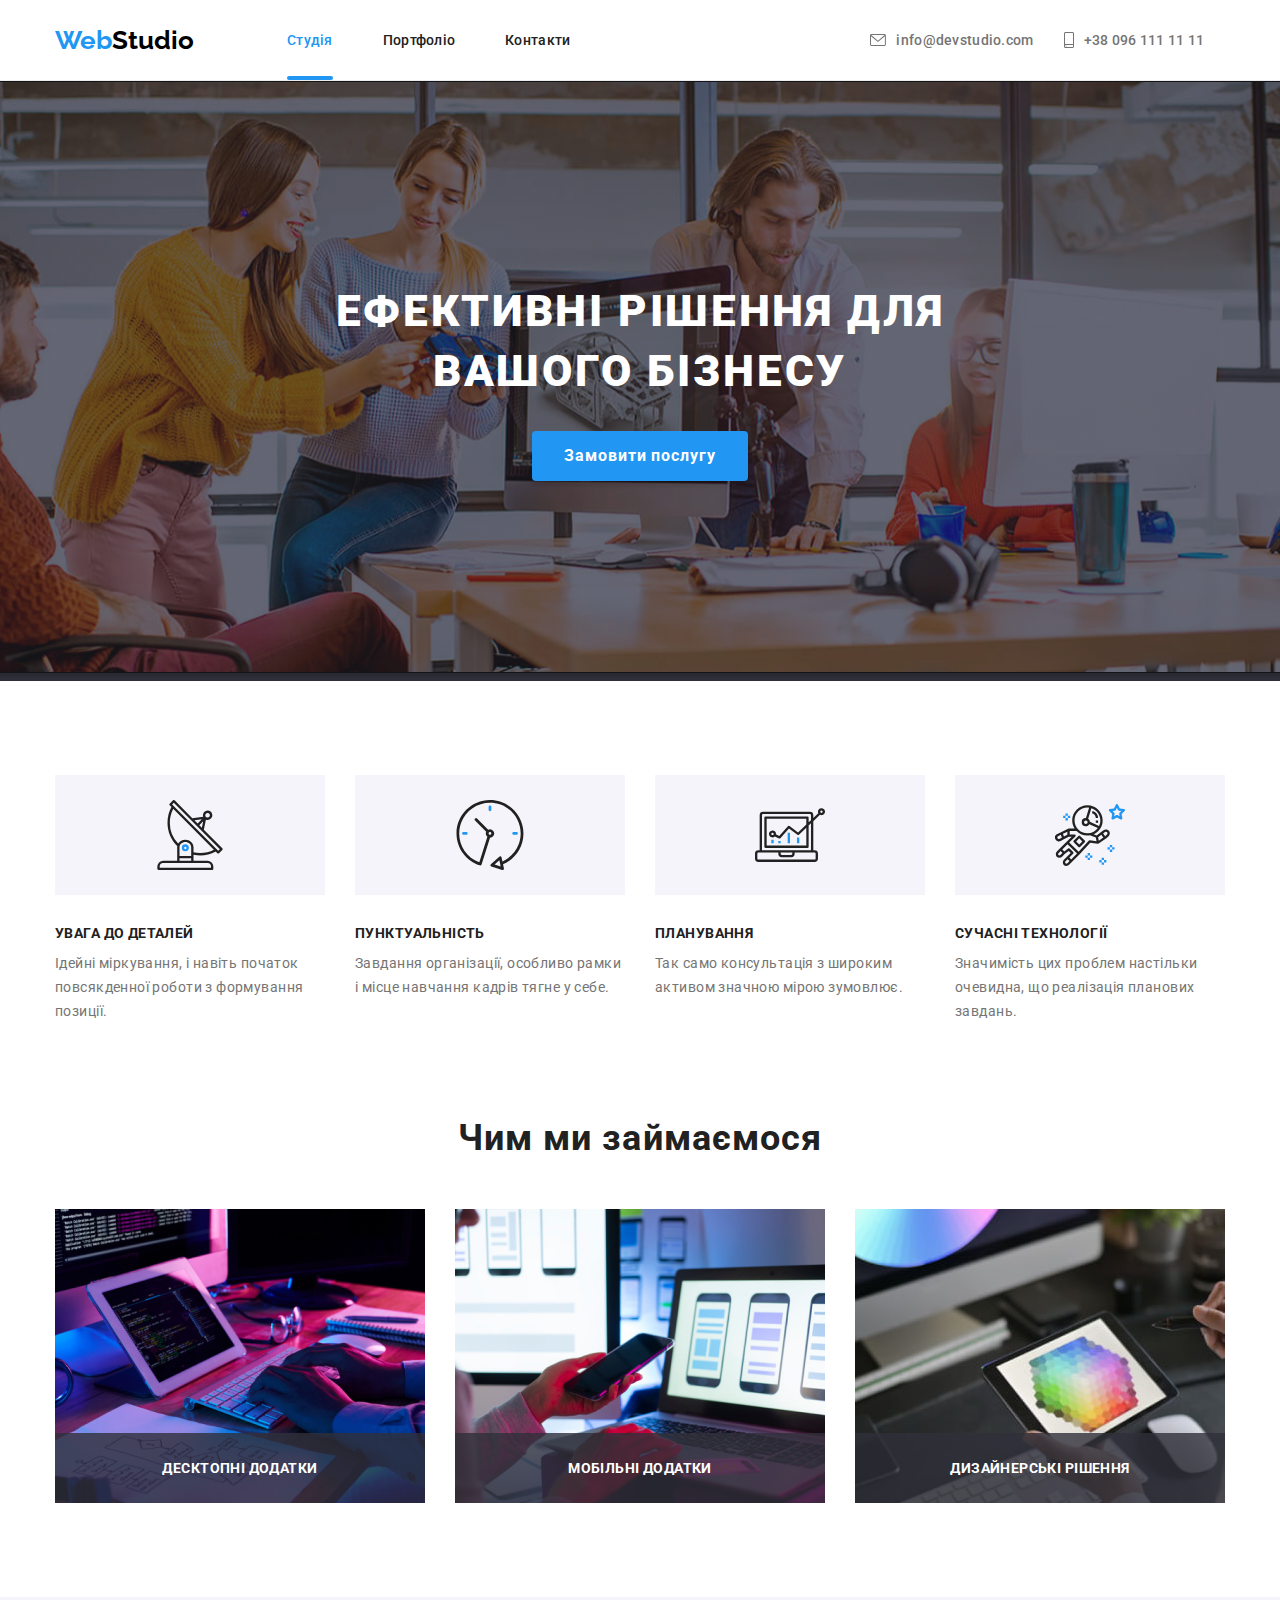
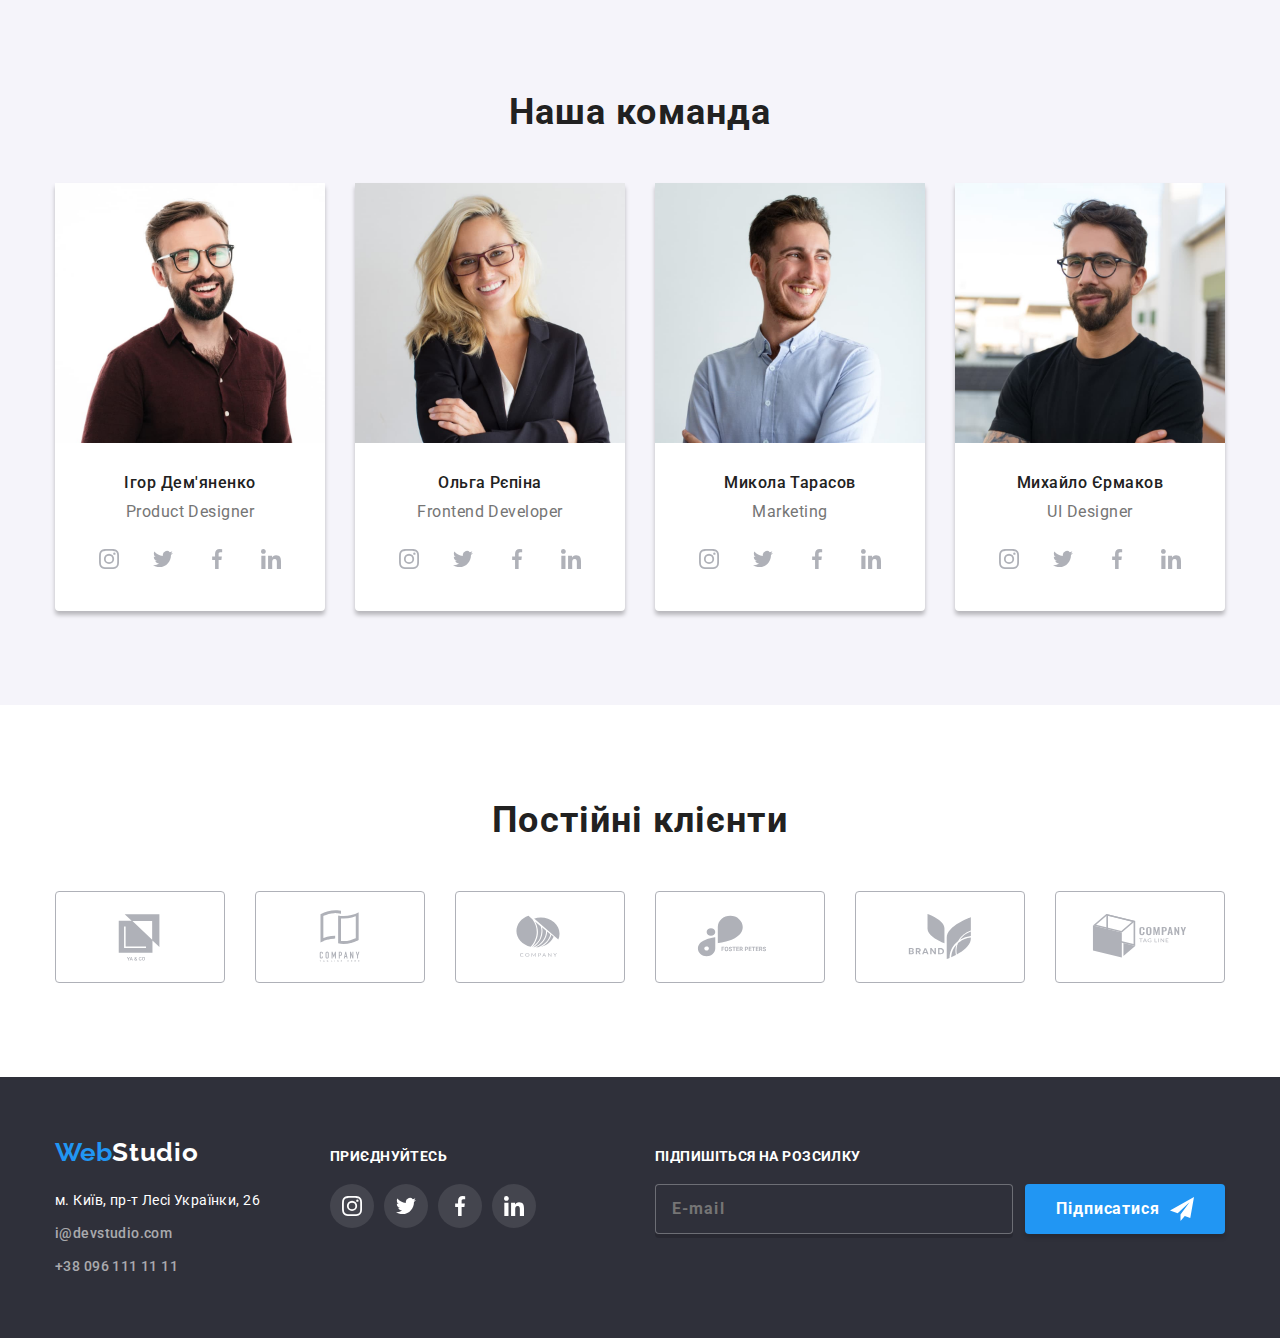
==== commit 8a41bf04: "First commit" ====
--- a/index.html
+++ b/index.html
@@ -18,37 +18,38 @@
       href="https://cdnjs.cloudflare.com/ajax/libs/modern-normalize/1.1.0/modern-normalize.min.css"
     />
     <link rel="stylesheet" href="./css/styles.css" />
+    <link rel="stylesheet" href="./css/main.min.css" />
   </head>
   <body class="page">
     <header class="header">
-      <div class="container header-container">
-        <nav class="main-nav">
-          <a class="logo" lang="en" href="./index.html">
-            <span class="logo-link">Web</span>Studio</a
+      <div class="container header__container">
+        <nav class="nav">
+          <a class="logo logo-header" lang="en" href="./index.html">
+            Web<span class="logo__link logo__link--dark">Studio</span></a
           >
-          <ul class="list list-header">
-            <li class="list-items">
-              <a class="nav-link link current" href="./index.html">Cтудія</a>
-            </li>
-            <li class="list-items">
-              <a class="nav-link link" href="./portfolio.html">Портфоліо</a>
-            </li>
-            <li class="list-items">
-              <a class="nav-link link" href="">Контакти</a>
+          <ul class="list nav__list">
+            <li class="nav__items">
+              <a class="nav__link link current" href="./index.html">Cтудія</a>
+            </li>
+            <li class="nav__items">
+              <a class="nav__link link" href="./portfolio.html">Портфоліо</a>
+            </li>
+            <li class="nav__items">
+              <a class="nav__link link" href="">Контакти</a>
             </li>
           </ul>
         </nav>
-        <ul class="list header-contacts">
-          <li class="list-items">
-            <a class="contacts-link link" href="mailto:info@devstudio.com">
-              <svg class="contacts-icon" width="16" height="12">
+        <ul class="list contacts">
+          <li class="contacts__items">
+            <a class="contacts__link link" href="mailto:info@devstudio.com">
+              <svg class="contacts__icon" width="16" height="12">
                 <use href="./images/icons.svg#icon-envelope"></use></svg
               >info@devstudio.com</a
             >
           </li>
-          <li class="list-items">
-            <a class="contacts-link link" href="tel:+380961111111"
-              ><svg class="contacts-icon" width="10" height="16">
+          <li class="contacts__items">
+            <a class="contacts__link link" href="tel:+380961111111"
+              ><svg class="contacts__icon" width="10" height="16">
                 <use href="./images/icons.svg#icon-smartphone"></use></svg
               >+38 096 111 11 11</a
             >
@@ -59,9 +60,9 @@
     <main class="main">
       <!-- Hero section -->
       <section class="hero">
-        <div class="container hero-container">
-          <h1 class="hero-title">Ефективні рішення для вашого бізнесу</h1>
-          <button class="hero-btn" type="button" data-modal-open>
+        <div class="container hero__container">
+          <h1 class="hero__title">Ефективні рішення для вашого бізнесу</h1>
+          <button class="button" type="button" data-modal-open>
             Замовити послугу
           </button>
         </div>
@@ -70,50 +71,50 @@
       <section class="feature section">
         <div class="container">
           <h2 class="visually-hidden">Pictures</h2>
-          <ul class="feature-list">
-            <li class="feature-items">
-              <div class="icon-box">
-                <svg class="icon-feature" width="70" height="70">
+          <ul class="feature__list">
+            <li class="feature__items">
+              <div class="box">
+                <svg class="box__icon" width="70" height="70">
                   <use href="./images/icons.svg#icon-antenna-1"></use>
                 </svg>
               </div>
-              <h3 class="feature-title">УВАГА ДО ДЕТАЛЕЙ</h3>
-              <p class="feature-text">
+              <h3 class="feature__title">УВАГА ДО ДЕТАЛЕЙ</h3>
+              <p class="feature__text">
                 Ідейні міркування, і навіть початок повсякденної роботи з
                 формування позиції.
               </p>
             </li>
-            <li class="feature-items">
-              <div class="icon-box">
-                <svg class="icon-feature" width="70" height="70">
+            <li class="feature__items">
+              <div class="box">
+                <svg class="box__icon" width="70" height="70">
                   <use href="./images/icons.svg#icon-clock-1"></use>
                 </svg>
               </div>
-              <h3 class="feature-title">ПУНКТУАЛЬНІСТЬ</h3>
-              <p class="feature-text">
+              <h3 class="feature__title">ПУНКТУАЛЬНІСТЬ</h3>
+              <p class="feature__text">
                 Завдання організації, особливо рамки і місце навчання кадрів
                 тягне у себе.
               </p>
             </li>
-            <li class="feature-items">
-              <div class="icon-box">
-                <svg class="icon-feature" width="70" height="70">
+            <li class="feature__items">
+              <div class="box">
+                <svg class="box__icon" width="70" height="70">
                   <use href="./images/icons.svg#icon-diagram-1"></use>
                 </svg>
               </div>
-              <h3 class="feature-title">ПЛАНУВАННЯ</h3>
-              <p class="feature-text">
+              <h3 class="feature__title">ПЛАНУВАННЯ</h3>
+              <p class="feature__text">
                 Так само консультація з широким активом значною мірою зумовлює.
               </p>
             </li>
-            <li class="feature-items">
-              <div class="icon-box">
-                <svg class="icon-feature" width="70" height="70">
+            <li class="feature__items">
+              <div class="box">
+                <svg class="box__icon" width="70" height="70">
                   <use href="./images/icons.svg#icon-astronaut-1"></use>
                 </svg>
               </div>
-              <h3 class="feature-title">СУЧАСНІ ТЕХНОЛОГІЇ</h3>
-              <p class="feature-text">
+              <h3 class="feature__title">СУЧАСНІ ТЕХНОЛОГІЇ</h3>
+              <p class="feature__text">
                 Значимість цих проблем настільки очевидна, що реалізація
                 планових завдань.
               </p>
@@ -122,44 +123,44 @@
         </div>
       </section>
       <!-- Work -->
-      <section class="work-section">
+      <section class="work">
         <div class="container">
-          <h2 class="work-title">Чим ми займаємося</h2>
-          <ul class="work-list list">
-            <li class="work-items">
+          <h2 class="work__title">Чим ми займаємося</h2>
+          <ul class="work__list list">
+            <li class="work__items">
               <img
-                class="work-img"
+                class="work__img"
                 src="./images/about/box1.jpg"
                 alt="Людина займається написанням сайту"
                 width="370"
                 height="295"
               />
-              <div class="work-label">
-                <p class="label-text">Десктопні додатки</p>
-              </div>
-            </li>
-            <li class="work-items">
+              <div class="work__label">
+                <p class="work__text">Десктопні додатки</p>
+              </div>
+            </li>
+            <li class="work__items">
               <img
-                class="work-img"
+                class="work__img"
                 src="./images/about/box2.jpg"
                 alt="Людина займається адаптацією сайту для мобільного телефону"
                 width="370"
                 height="295"
               />
-              <div class="work-label">
-                <p class="label-text">Мобільні додатки</p>
-              </div>
-            </li>
-            <li class="work-items">
+              <div class="work__label">
+                <p class="work__text">Мобільні додатки</p>
+              </div>
+            </li>
+            <li class="work__items">
               <img
-                class="work-img"
+                class="work__img"
                 src="./images/about/box3.jpg"
                 alt="Підбір кольорів для стилізації сайту"
                 width="370"
                 height="295"
               />
-              <div class="work-label">
-                <p class="label-text">Дизайнерські рішення</p>
+              <div class="work__label">
+                <p class="work__text">Дизайнерські рішення</p>
               </div>
             </li>
           </ul>
@@ -168,68 +169,68 @@
       <!-- Team -->
       <section class="team section">
         <div class="container">
-          <h2 class="team-title">Наша команда</h2>
-          <ul class="team-list">
-            <li class="team-items">
+          <h2 class="team__title">Наша команда</h2>
+          <ul class="team__list">
+            <li class="team__items">
               <img
-                class="team-img"
+                class="team__img"
                 src="./images/personal/img1.jpg"
                 alt="Продакт-дизайнер"
                 width="270"
                 height="260"
               />
-              <div class="team-box">
-                <h3 class="team-headline">Ігор Дем'яненко</h3>
-                <p class="team-text" lang="en">Product Designer</p>
+              <div class="team__box">
+                <h3 class="team__headline">Ігор Дем'яненко</h3>
+                <p class="team__text" lang="en">Product Designer</p>
                 <ul class="socials list">
-                  <li class="socials-item">
-                    <a
-                      class="socials-link link"
+                  <li class="socials__item">
+                    <a
+                      class="socials__link link"
                       href="http://instagram.com"
                       target="_blank"
                       rel="noopener noreferrer"
                       aria-label="Instagram"
                     >
-                      <svg class="socials-icon" width="20" height="20">
+                      <svg class="socials__icon" width="20" height="20">
                         <use href="./images/icons.svg#icon-instagram"></use>
                       </svg>
                     </a>
                   </li>
-                  <li class="socials-item">
-                    <a
-                      class="socials-link link"
+                  <li class="socials__item">
+                    <a
+                      class="socials__link link"
                       href="http://twitter.com"
                       target="_blank"
                       rel="noopener noreferrer"
                       aria-label="Twitter"
                     >
-                      <svg class="socials-icon" width="20" height="20">
+                      <svg class="socials__icon" width="20" height="20">
                         <use href="./images/icons.svg#icon-twitter"></use>
                       </svg>
                     </a>
                   </li>
-                  <li class="socials-item">
-                    <a
-                      class="socials-link link"
+                  <li class="socials__item">
+                    <a
+                      class="socials__link link"
                       href="http://facebook.com"
                       target="_blank"
                       rel="noopener noreferrer"
                       aria-label="Facebook"
                     >
-                      <svg class="socials-icon" width="20" height="20">
+                      <svg class="socials__icon" width="20" height="20">
                         <use href="./images/icons.svg#icon-facebook"></use>
                       </svg>
                     </a>
                   </li>
-                  <li class="socials-item">
-                    <a
-                      class="socials-link link"
+                  <li class="socials__item">
+                    <a
+                      class="socials__link link"
                       href="http://linkedin.com"
                       target="_blank"
                       rel="noopener noreferrer"
                       aria-label="Linkedin"
                     >
-                      <svg class="socials-icon" width="20" height="20">
+                      <svg class="socials__icon" width="20" height="20">
                         <use href="./images/icons.svg#icon-linkedin"></use>
                       </svg>
                     </a>
@@ -237,66 +238,66 @@
                 </ul>
               </div>
             </li>
-            <li class="team-items">
+            <li class="team__items">
               <img
-                class="team-img"
+                class="team__img"
                 src="./images/personal/img2.jpg"
                 alt="Розробник інтерфейсу"
                 width="270"
                 height="260"
               />
-              <div class="team-box">
-                <h3 class="team-headline">Ольга Рєпіна</h3>
-                <p class="team-text" lang="en">Frontend Developer</p>
+              <div class="team__box">
+                <h3 class="team__headline">Ольга Рєпіна</h3>
+                <p class="team__text" lang="en">Frontend Developer</p>
                 <ul class="socials list">
-                  <li class="socials-item">
-                    <a
-                      class="socials-link link"
+                  <li class="socials__item">
+                    <a
+                      class="socials__link link"
                       href="http://instagram.com"
                       target="_blank"
                       rel="noopener noreferrer"
                       aria-label="Instagram"
                     >
-                      <svg class="socials-icon" width="20" height="20">
+                      <svg class="socials__icon" width="20" height="20">
                         <use href="./images/icons.svg#icon-instagram"></use>
                       </svg>
                     </a>
                   </li>
                   <li>
                     <a
-                      class="socials-link link"
+                      class="socials__link link"
                       href="http://twitter.com"
                       target="_blank"
                       rel="noopener noreferrer"
                       aria-label="Twitter"
                     >
-                      <svg class="socials-icon" width="20" height="20">
+                      <svg class="socials__icon" width="20" height="20">
                         <use href="./images/icons.svg#icon-twitter"></use>
                       </svg>
                     </a>
                   </li>
                   <li>
                     <a
-                      class="socials-link link"
+                      class="socials__link link"
                       href="http://facebook.com"
                       target="_blank"
                       rel="noopener noreferrer"
                       aria-label="Facebook"
                     >
-                      <svg class="socials-icon" width="20" height="20">
+                      <svg class="socials__icon" width="20" height="20">
                         <use href="./images/icons.svg#icon-facebook"></use>
                       </svg>
                     </a>
                   </li>
                   <li>
                     <a
-                      class="socials-link link"
+                      class="socials__link link"
                       href="http://linkedin.com"
                       target="_blank"
                       rel="noopener noreferrer"
                       aria-label="Linkedin"
                     >
-                      <svg class="socials-icon" width="20" height="20">
+                      <svg class="socials__icon" width="20" height="20">
                         <use href="./images/icons.svg#icon-linkedin"></use>
                       </svg>
                     </a>
@@ -304,66 +305,66 @@
                 </ul>
               </div>
             </li>
-            <li class="team-items">
+            <li class="team__items">
               <img
-                class="team-img"
+                class="team__img"
                 src="./images/personal/img3.jpg"
                 alt="Маркетолог"
                 width="270"
                 height="260"
               />
-              <div class="team-box">
-                <h3 class="team-headline">Микола Тарасов</h3>
-                <p class="team-text" lang="en">Marketing</p>
+              <div class="team__box">
+                <h3 class="team__headline">Микола Тарасов</h3>
+                <p class="team__text" lang="en">Marketing</p>
                 <ul class="socials list">
-                  <li class="socials-item">
-                    <a
-                      class="socials-link link"
+                  <li class="socials__item">
+                    <a
+                      class="socials__link link"
                       href="http://instagram.com"
                       target="_blank"
                       rel="noopener noreferrer"
                       aria-label="Instagram"
                     >
-                      <svg class="socials-icon" width="20" height="20">
+                      <svg class="socials__icon" width="20" height="20">
                         <use href="./images/icons.svg#icon-instagram"></use>
                       </svg>
                     </a>
                   </li>
                   <li>
                     <a
-                      class="socials-link link"
+                      class="socials__link link"
                       href="http://twitter.com"
                       target="_blank"
                       rel="noopener noreferrer"
                       aria-label="Twitter"
                     >
-                      <svg class="socials-icon" width="20" height="20">
+                      <svg class="socials__icon" width="20" height="20">
                         <use href="./images/icons.svg#icon-twitter"></use>
                       </svg>
                     </a>
                   </li>
                   <li>
                     <a
-                      class="socials-link link"
+                      class="socials__link link"
                       href="http://facebook.com"
                       target="_blank"
                       rel="noopener noreferrer"
                       aria-label="Facebook"
                     >
-                      <svg class="socials-icon" width="20" height="20">
+                      <svg class="socials__icon" width="20" height="20">
                         <use href="./images/icons.svg#icon-facebook"></use>
                       </svg>
                     </a>
                   </li>
                   <li>
                     <a
-                      class="socials-link link"
+                      class="socials__link link"
                       href="http://linkedin.com"
                       target="_blank"
                       rel="noopener noreferrer"
                       aria-label="Linkedin"
                     >
-                      <svg class="socials-icon" width="20" height="20">
+                      <svg class="socials__icon" width="20" height="20">
                         <use href="./images/icons.svg#icon-linkedin"></use>
                       </svg>
                     </a>
@@ -371,66 +372,66 @@
                 </ul>
               </div>
             </li>
-            <li class="team-items">
+            <li class="team__items">
               <img
-                class="team-img"
+                class="team__img"
                 src="./images/personal/img4.jpg"
                 alt="Дизайнер інтерфейсу користувача"
                 width="270"
                 height="260"
               />
-              <div class="team-box">
-                <h3 class="team-headline">Михайло Єрмаков</h3>
-                <p class="team-text" lang="en">UI Designer</p>
+              <div class="team__box">
+                <h3 class="team__headline">Михайло Єрмаков</h3>
+                <p class="team__text" lang="en">UI Designer</p>
                 <ul class="socials list">
-                  <li class="socials-item">
-                    <a
-                      class="socials-link link"
+                  <li class="socials__item">
+                    <a
+                      class="socials__link link"
                       href="http://instagram.com"
                       target="_blank"
                       rel="noopener noreferrer"
                       aria-label="Instagram"
                     >
-                      <svg class="socials-icon" width="20" height="20">
+                      <svg class="socials__icon" width="20" height="20">
                         <use href="./images/icons.svg#icon-instagram"></use>
                       </svg>
                     </a>
                   </li>
                   <li>
                     <a
-                      class="socials-link link"
+                      class="socials__link link"
                       href="http://twitter.com"
                       target="_blank"
                       rel="noopener noreferrer"
                       aria-label="Twitter"
                     >
-                      <svg class="socials-icon" width="20" height="20">
+                      <svg class="socials__icon" width="20" height="20">
                         <use href="./images/icons.svg#icon-twitter"></use>
                       </svg>
                     </a>
                   </li>
                   <li>
                     <a
-                      class="socials-link link"
+                      class="socials__link link"
                       href="http://facebook.com"
                       target="_blank"
                       rel="noopener noreferrer"
                       aria-label="Facebook"
                     >
-                      <svg class="socials-icon" width="20" height="20">
+                      <svg class="socials__icon" width="20" height="20">
                         <use href="./images/icons.svg#icon-facebook"></use>
                       </svg>
                     </a>
                   </li>
                   <li>
                     <a
-                      class="socials-link link"
+                      class="socials__link link"
                       href="http://linkedin.com"
                       target="_blank"
                       rel="noopener noreferrer"
                       aria-label="Linkedin"
                     >
-                      <svg class="socials-icon" width="20" height="20">
+                      <svg class="socials__icon" width="20" height="20">
                         <use href="./images/icons.svg#icon-linkedin"></use>
                       </svg>
                     </a>
@@ -442,48 +443,48 @@
         </div>
       </section>
       <!-- Clients -->
-      <section class="clients-section">
+      <section class="clients">
         <div class="container">
-          <h2 class="clients-title">Постійні клієнти</h2>
-          <ul class="clients-list list">
-            <li class="clients-items">
-              <a class="clients-link link" href="">
-                <svg class="icon-logo" width="106" height="60">
+          <h2 class="clients__title">Постійні клієнти</h2>
+          <ul class="clients__list list">
+            <li class="clients__items">
+              <a class="clients__link link" href="">
+                <svg class="clients__icon" width="106" height="60">
                   <use href="./images/icons.svg#icon-Logo"></use>
                 </svg>
               </a>
             </li>
-            <li class="clients-items">
-              <a class="clients-link link" href="">
-                <svg class="icon-logo" width="106" height="60">
+            <li class="clients__items">
+              <a class="clients__link link" href="">
+                <svg class="clients__icon" width="106" height="60">
                   <use href="./images/icons.svg#icon-Logo1"></use>
                 </svg>
               </a>
             </li>
-            <li class="clients-items">
-              <a class="clients-link link" href="">
-                <svg class="icon-logo" width="106" height="60">
+            <li class="clients__items">
+              <a class="clients__link link" href="">
+                <svg class="clients__icon" width="106" height="60">
                   <use href="./images/icons.svg#icon-Logo2"></use>
                 </svg>
               </a>
             </li>
-            <li class="clients-items">
-              <a class="clients-link link" href="">
-                <svg class="icon-logo" width="106" height="60">
+            <li class="clients__items">
+              <a class="clients__link link" href="">
+                <svg class="clients__icon" width="106" height="60">
                   <use href="./images/icons.svg#icon-Logo3"></use>
                 </svg>
               </a>
             </li>
-            <li class="clients-items">
-              <a class="clients-link link" href="">
-                <svg class="icon-logo" width="106" height="60">
+            <li class="clients__items">
+              <a class="clients__link link" href="">
+                <svg class="clients__icon" width="106" height="60">
                   <use href="./images/icons.svg#icon-Logo4"></use>
                 </svg>
               </a>
             </li>
-            <li class="clients-items">
-              <a class="clients-link link" href="">
-                <svg class="icon-logo" width="106" height="60">
+            <li class="clients__items">
+              <a class="clients__link link" href="">
+                <svg class="clients__icon" width="106" height="60">
                   <use href="./images/icons.svg#icon-Logo5"></use>
                 </svg>
               </a>
@@ -494,176 +495,191 @@
       <!-- Modal window -->
       <div class="backdrop is-hidden" data-modal>
         <div class="modal">
-          <button class="btn-modal" type="button" data-modal-close>
-            <svg class="modal-icon" width="18" height="18">
+          <button class="modal__btn" type="button" data-modal-close>
+            <svg class="modal__icon" width="18" height="18">
               <use href="./images/icons.svg#icon-vector"></use>
             </svg>
           </button>
-          <form class="register-form" name="register-form">
-            <strong class="register-form-title"
+          <form class="form" name="form">
+            <strong class="form__title"
               >Залиште свої дані, ми вам передзвонимо</strong
             >
 
-            <div class="register-form-group" role="group">
-              <label class="register-label">
-                <span class="register-element">Ім'я</span>
+            <div class="register" role="group">
+              <label class="register__label">
+                <span class="register__element">Ім'я</span>
                 <input
-                  class="register-input"
+                  class="register__input"
                   type="text"
                   name="surname-name"
                   required
                   placeholder=" "
                 />
-                <svg class="register-icon" width="18" height="18">
+                <svg class="register__icon" width="18" height="18">
                   <use href="./images/icons.svg#person"></use>
                 </svg>
               </label>
-              <label class="register-label">
-                <span class="register-element">Телефон</span>
+              <label class="register__label">
+                <span class="register__element">Телефон</span>
                 <input
-                  class="register-input"
+                  class="register__input"
                   type="tel"
                   name="phone"
                   required
                   placeholder=" "
                 />
-                <svg class="register-icon" width="18" height="18">
+                <svg class="register__icon" width="18" height="18">
                   <use href="./images/icons.svg#phone"></use>
                 </svg>
               </label>
-              <label class="register-label">
-                <span class="register-element">Пошта</span>
+              <label class="register__label">
+                <span class="register__element">Пошта</span>
                 <input
-                  class="register-input"
+                  class="register__input"
                   type="email"
                   name="email"
                   required
                   placeholder=" "
                 />
-                <svg class="register-icon" width="18" height="18">
+                <svg class="register__icon" width="18" height="18">
                   <use href="./images/icons.svg#email"></use>
                 </svg>
               </label>
-              <label class="register-label">
-                <span class="register-element">Коментар</span>
+              <label class="register__label">
+                <span class="register__element">Коментар</span>
                 <textarea
-                  class="register-info"
+                  class="register__info"
                   name="comment"
                   rows="5"
                   placeholder="Введіть текст"
                 ></textarea>
               </label>
             </div>
-            <label class="register-form-agreement">
+            <label class="form-agreement">
               <input
-                class="register-checkbox"
+                class="form-agreement__checkbox"
                 type="checkbox"
                 name="checkbox"
               />
-              <svg class="register-check" width="16" height="15">
+              <svg class="form-agreement__icon" width="16" height="15">
                 <use
-                  class="icon-checked"
+                  class="form-agreement__icon form-agreement__icon--shown"
                   href="./images/icons.svg#icon-checked"
                 />
                 <use
-                  class="icon-unchecked"
+                  class="form-agreement__icon form-agreement__icon--hidden"
                   href="./images/icons.svg#icon-unchecked"
                 ></use>
               </svg>
-              <span class="register-desc"
+              <span class="register__desc"
                 >Погоджуюся з розсилкою та приймаю
-                <a class="register-link" href="" target="_blank"
+                <a class="register__link" href="" target="_blank"
                   >Умови договору</a
                 ></span
               >
             </label>
-            <button class="register-btn btn" type="submit">Відправити</button>
+            <button class="button" type="submit">Відправити</button>
           </form>
         </div>
       </div>
     </main>
     <footer class="footer">
       <div class="container footer-container">
-        <div class="footer-container-left">
-          <a class="logo-footer" lang="en" href="./index.html">
-            <span class="logo-link">Web</span
-            ><span class="footer-logo">Studio</span></a
+        <div class="footer-left">
+          <a class="logo" lang="en" href="./index.html">
+            Web<span class="logo__link logo__link--light">Studio</span></a
           >
           <address class="address">
-            <ul class="address-list list">
-              <li class="address-text">
+            <ul class="address__list list">
+              <li class="address__text">
                 <a
-                  class="address-link"
+                  class="address__link"
                   href="https://goo.gl/maps/EhZHjkoMVsmLUFYA7"
                   target="_blank"
                   rel="noopener noreferrer"
                   >м. Київ, пр-т Лесі Українки, 26</a
                 >
               </li>
-              <li class="address-items">
-                <a class="address-link" href="mailto:i@devstudio.com"
+              <li class="address__items">
+                <a class="address__link" href="mailto:i@devstudio.com"
                   >i@devstudio.com</a
                 >
               </li>
-              <li class="address-items">
-                <a class="address-link" href="tel:+380961111111"
+              <li class="address__items">
+                <a class="address__link" href="tel:+380961111111"
                   >+38 096 111 11 11</a
                 >
               </li>
             </ul>
           </address>
         </div>
-        <div class="footer-container-right">
-          <h2 class="socials-title">приєднуйтесь</h2>
+        <div class="footer-right">
+          <h2 class="footer-right__title">приєднуйтесь</h2>
           <ul class="socials list">
-            <li class="socials-item">
+            <li class="socials__item">
               <a
-                class="socials-link-footer link"
+                class="socials__link socials__link--dark link"
                 href="http://instagram.com"
                 target="_blank"
                 rel="noopener noreferrer"
                 aria-label="Instagram"
               >
-                <svg class="socials-icon" width="20" height="20">
+                <svg
+                  class="socials__icon socials__icon--dark"
+                  width="20"
+                  height="20"
+                >
                   <use href="./images/icons.svg#icon-instagram"></use>
                 </svg>
               </a>
             </li>
-            <li class="socials-item">
+            <li class="socials__item">
               <a
-                class="socials-link-footer link"
+                class="socials__link socials__link--dark link"
                 href="http://twitter.com"
                 target="_blank"
                 rel="noopener noreferrer"
                 aria-label="Twitter"
               >
-                <svg class="socials-icon" width="20" height="20">
+                <svg
+                  class="socials__icon socials__icon--dark"
+                  width="20"
+                  height="20"
+                >
                   <use href="./images/icons.svg#icon-twitter"></use>
                 </svg>
               </a>
             </li>
-            <li class="socials-item">
+            <li class="socials__item">
               <a
-                class="socials-link-footer link"
+                class="socials__link socials__link--dark link"
                 href="http://facebook.com"
                 target="_blank"
                 rel="noopener noreferrer"
                 aria-label="Facebook"
               >
-                <svg class="socials-icon" width="20" height="20">
+                <svg
+                  class="socials__icon socials__icon--dark"
+                  width="20"
+                  height="20"
+                >
                   <use href="./images/icons.svg#icon-facebook"></use>
                 </svg>
               </a>
             </li>
-            <li class="socials-item">
+            <li class="socials__item">
               <a
-                class="socials-link-footer link"
+                class="socials__link socials__link--dark link"
                 href="http://linkedin.com"
                 target="_blank"
                 rel="noopener noreferrer"
                 aria-label="Linkedin"
               >
-                <svg class="socials-icon" width="20" height="20">
+                <svg
+                  class="socials__icon socials__icon--dark"
+                  width="20"
+                  height="20"
+                >
                   <use href="./images/icons.svg#icon-linkedin"></use>
                 </svg>
               </a>
@@ -671,19 +687,19 @@
           </ul>
         </div>
         <div class="subscription">
-          <p class="subscription-text">Підпишіться на розсилку</p>
-          <form class="subscription-form">
-            <label class="subscription-label">
+          <p class="subscription__text">Підпишіться на розсилку</p>
+          <form class="subscription__form">
+            <label class="subscription__label">
               <input
-                class="subscription-input"
+                class="subscription__input"
                 type="email"
                 name="email"
                 placeholder="E-mail"
               />
             </label>
             <button class="subscription-btn">
-              <span class="subscription-btn-text">Підписатися</span>
-              <svg class="subscription-icon" width="24" height="24">
+              <span class="subscription-btn__text">Підписатися</span>
+              <svg class="subscription-btn__icon" width="24" height="24">
                 <use href="./images/icons.svg#send"></use>
               </svg>
             </button>
--- a/css/styles.css
+++ b/css/styles.css
@@ -87,24 +87,28 @@
 header {
   border-bottom: 1px solid #ececec;
 }
-.header-container {
-  display: flex;
-}
-
+.header__container {
+  display: flex;
+}
+.nav {
+  display: flex;
+  align-items: center;
+}
 .logo {
+  font-family: var(--secondary-font);
+  font-weight: 700;
+  font-size: 26px;
+  line-height: calc(31 / 26);
+  color: var(--accent-txt-cl);
+  text-decoration: none;
+}
+.logo-header {
   margin-right: 93px;
   padding-top: 24px;
   padding-bottom: 24px;
-
-  font-family: var(--secondary-font);
-  font-weight: 700;
-  font-size: 26px;
-  line-height: calc(31 / 26);
+}
+.logo__link--dark {
   color: #000000;
-  text-decoration: none;
-}
-.logo-link {
-  color: var(--accent-txt-cl);
 }
 .link {
   transition: color var(--animation);
@@ -126,8 +130,17 @@
   border-radius: 2px;
   background-color: var(--accent-bg-color);
 }
-
-.nav-link {
+.nav__list {
+  display: flex;
+  align-items: center;
+}
+.nav__items:not(:last-child) {
+  position: relative;
+
+  margin-right: 50px;
+}
+
+.nav__link {
   padding-top: 32px;
   padding-bottom: 32px;
   display: inline-block;
@@ -137,7 +150,16 @@
   line-height: calc(16 / 14);
   letter-spacing: 0.02em;
 }
-.contacts-link {
+.contacts {
+  display: flex;
+  align-items: center;
+  margin-left: 300px;
+}
+.contacts__items:not(:last-child) {
+  margin-right: 30px;
+}
+
+.contacts__link {
   display: flex;
   gap: 10px;
   align-items: center;
@@ -150,27 +172,8 @@
   letter-spacing: 0.02em;
   color: var(--main-txt-cl);
 }
-.contacts-icon {
+.contacts__icon {
   fill: currentColor;
-}
-
-.main-nav {
-  display: flex;
-  align-items: center;
-}
-.list-header {
-  display: flex;
-  align-items: center;
-}
-.header-contacts {
-  display: flex;
-  align-items: center;
-  margin-left: 300px;
-}
-.list-items:not(:last-child) {
-  position: relative;
-
-  margin-right: 50px;
 }
 
 /* Index */
@@ -196,11 +199,11 @@
   background-repeat: no-repeat;
   background-size: cover;
 }
-.hero-container {
+.hero__container {
   margin-left: auto;
   margin-right: auto;
 }
-.hero-title {
+.hero__title {
   width: 696px;
   margin-bottom: 30px;
   margin-left: auto;
@@ -214,7 +217,7 @@
   text-transform: uppercase;
   color: var(--light-txt-cl);
 }
-.hero-btn {
+.button {
   margin: 0 auto;
   display: block;
   width: 216px;
@@ -233,8 +236,8 @@
   transition: background-color var(--animation);
   outline: none;
 }
-.hero-btn:focus,
-.hero-btn:hover {
+.btn:focus,
+.btn:hover {
   background-color: #188ce8;
 }
 .section {
@@ -243,15 +246,32 @@
 }
 /* Individuality */
 
-.feature-list {
+.feature__list {
   list-style: none;
   display: flex;
   gap: 30px;
 }
-.feature-items {
+.feature__items {
   width: 270px;
 }
-.icon-box {
+
+.feature__title {
+  margin-bottom: 10px;
+
+  font-weight: 700;
+  font-size: 14px;
+  line-height: calc(16 / 14);
+  letter-spacing: 0.03em;
+  text-transform: uppercase;
+  color: var(--secondary-txt-cl);
+}
+.feature__text {
+  font-weight: 400;
+  font-size: 14px;
+  line-height: calc(24 / 14);
+  letter-spacing: 0.03em;
+}
+.box {
   display: flex;
   justify-content: center;
   align-items: center;
@@ -259,31 +279,22 @@
   height: 120px;
   background-color: var(--btn-bg-color);
 }
-
-.feature-title {
-  margin-bottom: 10px;
-
-  font-weight: 700;
-  font-size: 14px;
-  line-height: calc(16 / 14);
-  letter-spacing: 0.03em;
-  text-transform: uppercase;
-  color: var(--secondary-txt-cl);
-}
-.feature-text {
-  font-weight: 400;
-  font-size: 14px;
-  line-height: calc(24 / 14);
-  letter-spacing: 0.03em;
-}
-
 /* Work */
-.work-section {
+.work {
   padding-top: 0;
   padding-bottom: 94px;
 }
-
-.work-list {
+.work__title {
+  margin-bottom: 50px;
+
+  font-weight: 700;
+  font-size: 36px;
+  line-height: calc(42 / 36);
+  text-align: center;
+  letter-spacing: 0.03em;
+  color: var(--secondary-txt-cl);
+}
+.work__list {
   list-style: none;
   display: flex;
   gap: 30px;
@@ -292,69 +303,59 @@
   flex-wrap: wrap;
 }
 
-.work-title {
-  margin-bottom: 50px;
-
+.work__items {
+  position: relative;
+
+  flex-basis: calc((100% - 30px * 2) / 3);
+}
+
+.work__label {
+  position: absolute;
+  bottom: 0;
+  left: 0;
+
+  display: flex;
+  justify-content: center;
+  align-items: center;
+
+  width: 370px;
+  height: 70px;
+  background-color: rgba(47, 48, 58, 0.8);
+}
+.work__text {
+  font-weight: 700;
+  font-size: 14px;
+  line-height: calc(16 / 14);
+  letter-spacing: 0.03em;
+  text-align: center;
+  color: var(--light-txt-cl);
+  text-transform: uppercase;
+}
+/* Team */
+.team {
+  background-color: #f5f4fa;
+}
+.team__title {
   font-weight: 700;
   font-size: 36px;
   line-height: calc(42 / 36);
   text-align: center;
   letter-spacing: 0.03em;
   color: var(--secondary-txt-cl);
-}
-.work-items {
-  position: relative;
-
-  flex-basis: calc((100% - 30px * 2) / 3);
-}
-
-.work-label {
-  position: absolute;
-  bottom: 0;
-  left: 0;
-
-  display: flex;
-  justify-content: center;
-  align-items: center;
-
-  width: 370px;
-  height: 70px;
-  background-color: rgba(47, 48, 58, 0.8);
-}
-.label-text {
-  font-weight: 700;
-  font-size: 14px;
-  line-height: calc(16 / 14);
-  letter-spacing: 0.03em;
-  text-align: center;
-  color: var(--light-txt-cl);
-  text-transform: uppercase;
-}
-/* Team */
-.team {
-  background-color: #f5f4fa;
-}
-.team-title {
-  font-weight: 700;
-  font-size: 36px;
-  line-height: calc(42 / 36);
-  text-align: center;
-  letter-spacing: 0.03em;
-  color: var(--secondary-txt-cl);
   margin-bottom: 50px;
 }
-.team-list {
+.team__list {
   list-style: none;
   display: flex;
   padding: 0;
   gap: 30px;
   flex-wrap: wrap;
 }
-.team-box {
+.team__box {
   padding: 30px;
 }
 
-.team-headline {
+.team__headline {
   font-weight: 500;
   font-size: 16px;
   line-height: calc(19 / 16);
@@ -363,7 +364,7 @@
   color: var(--secondary-txt-cl);
   margin-bottom: 10px;
 }
-.team-text {
+.team__text {
   font-weight: 400;
   font-size: 16px;
   line-height: calc(19 / 16);
@@ -371,13 +372,13 @@
   letter-spacing: 0.03em;
   margin-bottom: 16px;
 }
-.team-items {
+.team__items {
   flex-basis: calc((100% - 30px * 3) / 4);
   background: var(--main-bg-color);
   border-radius: 0px 0px 4px 4px;
   box-shadow: 0px 4px 4px rgba(0, 0, 0, 0.25);
 }
-.team-img {
+.team__img {
   background-color: var(--main-bg-color);
   border-radius: 0px;
 }
@@ -387,7 +388,7 @@
   gap: 10px;
 }
 
-.socials-link {
+.socials__link {
   transition: background-color var(--animation), color var(--animation);
 
   display: flex;
@@ -401,23 +402,23 @@
   border-radius: 50%;
 }
 
-.socials-link:hover,
-.socials-link:focus {
+.socials__link:hover,
+.socials__link:focus {
   color: var(--light-txt-cl);
   background-color: var(--accent-bg-color);
   outline: none;
 }
 
-.socials-icon {
+.socials__icon {
   fill: currentColor;
 }
 
 /* Clients */
-.clients-section {
+.clients {
   padding-top: 94px;
   padding-bottom: 94px;
 }
-.clients-title {
+.clients__title {
   margin-bottom: 50px;
   font-weight: 700;
   font-size: 36px;
@@ -426,22 +427,22 @@
   letter-spacing: 0.03em;
   color: var(--secondary-txt-cl);
 }
-.icon-logo {
+.clients__icon {
   transition: fill var(--animation);
 
   fill: var(--icons-txt-cl);
 }
-.clients-list {
+.clients__list {
   display: flex;
   gap: 30px;
   margin-left: 0;
   margin-right: 0;
   flex-wrap: wrap;
 }
-.clients-items {
+.clients__items {
   flex-basis: calc((100% - 30px * 5) / 6);
 }
-.clients-link {
+.clients__link {
   display: flex;
   align-items: center;
   justify-content: center;
@@ -451,13 +452,13 @@
   border-radius: 4px;
 }
 
-.clients-link:hover .icon-logo,
-.clients-link:focus .icon-logo {
+.clients__link:hover .clients__icon,
+.clients__link:focus .clients__icon {
   fill: var(--accent-txt-cl);
   transition: border var(--animation);
 }
-.clients-link:hover,
-.clients-link:focus {
+.clients__link:hover,
+.clients__link:focus {
   border: 1px solid var(--accent-bg-color);
   outline: none;
 }
@@ -472,7 +473,7 @@
   gap: 8px;
 }
 
-.btn-items {
+.list-btn__items {
   padding: 6px 22px;
   font-family: inherit;
   font-weight: 500;
@@ -489,15 +490,28 @@
     box-shadow var(--animation);
 }
 
-.btn-items:hover,
-.btn-items:focus {
+.list-btn__items:hover,
+.list-btn__items:focus {
   background-color: var(--accent-bg-color);
   color: var(--light-txt-cl);
   box-shadow: 0px 3px 1px rgba(0, 0, 0, 0.1), 0px 1px 2px rgba(0, 0, 0, 0.08),
     0px 2px 2px rgba(0, 0, 0, 0.12);
 }
-
-.projects-box {
+.projects {
+  list-style: none;
+  display: flex;
+  flex-wrap: wrap;
+  padding: 0;
+  gap: 30px;
+}
+.projects__items {
+  flex-basis: calc((100% - 30px * 2) / 3);
+  transition: box-shadow var(--animation);
+}
+.projects__link {
+  display: block;
+}
+.projects__box {
   width: 370px;
   border-right: 1px solid var(--border-color);
   border-bottom: 1px solid var(--border-color);
@@ -505,30 +519,13 @@
   padding: 20px 24px;
 }
 
-.projects-link {
-  display: block;
-}
-
-.projects-list {
-  list-style: none;
-  display: flex;
-  flex-wrap: wrap;
-  padding: 0;
-  gap: 30px;
-}
-
-.projects-items {
-  flex-basis: calc((100% - 30px * 2) / 3);
-  transition: box-shadow var(--animation);
-}
-
-.projects-link:hover,
-.projects-link:focus {
+.projects__link:hover,
+.projects__link:focus {
   box-shadow: inset 0px 4px 4px rgba(0, 0, 0, 0.25),
     0px 1px 1px rgba(0, 0, 0, 0.12), 1px 4px 6px rgba(0, 0, 0, 0.06);
 }
 
-.projects-title {
+.projects__title {
   margin-bottom: 4px;
 
   font-weight: 700;
@@ -538,14 +535,14 @@
   color: var(--secondary-txt-cl);
 }
 
-.projects-text {
+.projects__text {
   font-weight: 400;
   font-size: 16px;
   line-height: calc(30 / 16);
   letter-spacing: 0.03em;
   color: var(--main-txt-cl);
 }
-.projects-thumb {
+.projects__thumb {
   position: relative;
   overflow: hidden;
 }
@@ -566,18 +563,18 @@
   background-color: rgba(33, 150, 243, 0.9);
   padding: 63px 24px;
 }
-.overlay-desc {
+.overlay__desc {
   font-weight: 400;
   font-size: 18px;
   line-height: calc(28 / 18);
   letter-spacing: 0.03em;
   color: var(--light-txt-cl);
 }
-.projects-link:hover .overlay {
+.projects__link:hover .overlay {
   transform: translateY(0);
 }
 
-.projects-link:focus .overlay {
+.projects__link:focus .overlay {
   transform: translateY(0);
 }
 
@@ -587,71 +584,64 @@
   padding-bottom: 60px;
   background-color: var(--secondary-bg-color);
 }
-
-.logo-footer {
-  display: block;
+.footer-container {
+  display: flex;
+  align-items: baseline;
+}
+.footer-left {
+  margin-right: 70px;
+}
+
+.logo__link--light {
   font-family: var(--secondary-font);
   font-weight: 700;
   font-size: 26px;
   line-height: calc(31 / 26);
-  color: #2196f3;
-  text-decoration: none;
-}
+  letter-spacing: 0.03em;
+  color: var(--light-txt-cl);
+}
+
 address {
   margin-top: 20px;
 }
 .address {
   font-style: inherit;
 }
-.address-link {
+.address__list {
+  font-family: var(--main-font);
+  font-size: 14px;
+  line-height: calc(24 / 14);
+  letter-spacing: 0.03em;
+  color: rgba(255, 255, 255, 0.6);
+  list-style: none;
+}
+.address__text {
+  margin-bottom: 9px;
+  font-weight: 400;
+  font-size: 14px;
+  line-height: calc(24 / 14);
+  letter-spacing: 0.03em;
+  color: var(--light-txt-cl);
+}
+.address__link {
   text-decoration: none;
   color: currentColor;
   transition: color var(--animation);
 }
-.address-list {
-  font-family: var(--main-font);
-  font-size: 14px;
-  line-height: calc(24 / 14);
-  letter-spacing: 0.03em;
-  color: rgba(255, 255, 255, 0.6);
-  list-style: none;
-}
-.address-link:hover,
-.address-link:focus {
+
+.address__link:hover,
+.address__link:focus {
   color: var(--accent-txt-cl);
 }
-.address-text {
+
+.address__items:not(:last-child) {
   margin-bottom: 9px;
-  font-weight: 400;
-  font-size: 14px;
-  line-height: calc(24 / 14);
-  letter-spacing: 0.03em;
-  color: var(--light-txt-cl);
-}
-.footer-logo {
-  font-family: var(--secondary-font);
-  font-weight: 700;
-  font-size: 26px;
-  line-height: calc(31 / 26);
-  letter-spacing: 0.03em;
-  color: var(--light-txt-cl);
-}
-.address-items:not(:last-child) {
-  margin-bottom: 9px;
-}
-
-.footer-container {
-  display: flex;
-  align-items: baseline;
-}
-.footer-container-left {
-  margin-right: 70px;
-}
-
-.footer-container-right {
+}
+
+.footer-right {
   margin-right: auto;
 }
-.socials-title {
+.footer-right__title {
   margin-bottom: 20px;
   font-family: var(--main-font);
   font-weight: 700;
@@ -662,39 +652,20 @@
   color: var(--light-txt-cl);
 }
 
-.socials-link-footer {
-  display: flex;
-  align-items: center;
-  justify-content: center;
-
-  width: 44px;
-  height: 44px;
+.socials__link--dark {
   background: rgba(255, 255, 255, 0.1);
   color: var(--light-txt-cl);
-  border-radius: 50%;
-
   transition: background var(--animation);
 }
 
-.socials-link-footer:hover,
-.socials-link-footer:focus {
+.socials-link--dark:hover,
+.socials-link--dark:focus {
   color: var(--light-txt-cl);
   background: var(--accent-bg-color);
   outline: none;
 }
 
-.socials-icon {
-  fill: currentColor;
-}
-.subscription-form {
-  display: flex;
-  gap: 12px;
-}
-
-.subscription-label {
-  align-items: center;
-}
-.subscription-text {
+.subscription__text {
   margin-bottom: 20px;
   font-family: var(--main-font);
   font-weight: 700;
@@ -704,7 +675,16 @@
   text-transform: uppercase;
   color: var(--light-txt-cl);
 }
-.subscription-input {
+.subscription__form {
+  display: flex;
+  gap: 12px;
+}
+
+.subscription__label {
+  align-items: center;
+}
+
+.subscription__input {
   width: 358px;
   height: 50px;
 
@@ -725,7 +705,7 @@
   transition: border var(--animation);
 }
 
-.subscription-input:focus {
+.subscription__input:focus {
   border: 1px solid var(--accent-bg-color);
 }
 .subscription-btn {
@@ -744,7 +724,7 @@
   transition: background-color var(--animation);
   outline: transparent;
 }
-.subscription-btn-text {
+.subscription-btn__text {
   font-family: inherit;
   font-weight: 700;
   font-size: 16px;
@@ -752,7 +732,7 @@
   letter-spacing: 0.06em;
   color: var(--light-txt-cl);
 }
-.subscription-icon {
+.subscription-btn__icon {
   fill: var(--main-bg-color);
 }
 
@@ -781,7 +761,7 @@
   box-shadow: inset 0px 1px 3px rgba(0, 0, 0, 0.12),
     0px 1px 1px rgba(0, 0, 0, 0.14), 0px 2px 1px rgba(0, 0, 0, 0.2);
 }
-.btn-modal {
+.modal__btn {
   position: absolute;
   top: 8px;
   right: 8px;
@@ -805,18 +785,18 @@
   pointer-events: none;
   visibility: hidden;
 }
-.modal-icon {
+.modal__icon {
   width: 11px;
   height: 11px;
   color: #000000;
 }
 
-.btn-modal:hover .modal-icon,
-.btn-modal:focus .modal-icon {
+.modal__btn:hover .modal__icon,
+.modal__btn:focus .modal__icon {
   fill: var(--accent-txt-cl);
 }
 
-.register-form-title {
+.form__title {
   display: flex;
   align-items: center;
   justify-content: center;
@@ -831,18 +811,18 @@
   letter-spacing: 0.03em;
   color: var(--secondary-txt-cl);
 }
-.register-form-group {
+.register {
   margin-bottom: 20px;
 }
-.register-label {
+.register__label {
   position: relative;
   display: block;
   width: 100%;
 }
-.register-label:not(:last-child) {
+.register__label:not(:last-child) {
   margin-bottom: 10px;
 }
-.register-element {
+.register__element {
   display: block;
   margin-bottom: 4px;
   font-family: var(--main-font);
@@ -853,7 +833,7 @@
   color: var(--main-txt-cl);
 }
 
-.register-input {
+.register__input {
   width: 100%;
   height: 40px;
   padding-left: 42px;
@@ -864,26 +844,24 @@
   outline: transparent;
   transition: border-color var(--animation);
 }
-.register-input:focus,
-.register-input:not(:placeholder-shown) {
+.register__input:focus,
+.register__input:not(:placeholder-shown) {
   border-color: var(--accent-bg-color);
 }
-
-.register-icon {
+.register__icon {
   position: absolute;
   top: 50%;
   left: 10px;
-  transform: translateY(-40%);
   display: block;
 
   transition: fill var(--animation);
 }
-.register-input:focus ~ .register-icon,
-.register-input:not(:placeholder-shown) ~ .register-icon {
+.register__input:focus ~ .register__icon,
+.register__input:not(:placeholder-shown) ~ .register__icon {
   fill: var(--accent-bg-color);
 }
 
-.register-info {
+.register__info {
   display: block;
   width: 100%;
   height: 120px;
@@ -894,51 +872,57 @@
   border: 1px solid rgba(33, 33, 33, 0.2);
   border-radius: 4px;
 }
-.register-info:focus,
-.register-info:not(:placeholder-shown) {
+.register__info:focus,
+.register__info:not(:placeholder-shown) {
   border-color: var(--accent-bg-color);
 }
-.register-form-message::placeholder {
+
+/* .register-form-message::placeholder {
   font-size: 12px;
-}
-
-.register-form-agreement {
+} */
+
+.form-agreement {
   display: flex;
   align-items: center;
   justify-content: center;
 
   margin-bottom: 30px;
 }
-.register-checkbox {
+.form-agreement__checkbox {
   -webkit-appearance: none;
   -moz-appearance: none;
   appearance: none;
 }
-.icon-checked {
+
+.form-agreement__icon--shown {
   opacity: 0;
   fill: var(--light-txt-cl);
   background-color: var(--accent-bg-color);
   transition: opacity var(--animation);
 }
-.register-check {
+.form-agreement__icon {
   margin-right: 7px;
 }
-.register-checkbox:checked + .register-check .icon-checked {
+.form-agreement__checkbox:checked
+  + .form-agreement__icon
+  .form-agreement__icon--shown {
   opacity: 1;
 }
-.icon-unchecked {
+.form-agreement__icon--hidden {
   transition: opacity var(--animation);
 }
 
-.register-checkbox:checked + .register-check .icon-unchecked {
+.form-agreement__checkbox:checked
+  + .form-agreement__icon
+  .form-agreement__icon--hidden {
   opacity: 0;
 }
 
-.register-checkbox:focus + .register-check {
+.form-agreement__checkbox:focus + .form-agreement__icon {
   border-radius: 2px;
 }
 
-.register-desc {
+.agreement__desc {
   width: 400px;
   font-family: var(--main-font);
   font-size: 14px;
@@ -947,30 +931,6 @@
   color: var(--main-txt-cl);
 }
 
-.register-link {
+.register__link {
   color: var(--accent-txt-cl);
 }
-
-.register-btn {
-  margin: 0 auto;
-  display: block;
-  width: 200px;
-  height: 50px;
-  font-family: inherit;
-  font-weight: 700;
-  font-size: 16px;
-  line-height: calc(30 / 16);
-  letter-spacing: 0.06em;
-  color: var(--light-txt-cl);
-  background-color: var(--accent-bg-color);
-  cursor: pointer;
-  box-shadow: 0px 4px 4px rgba(0, 0, 0, 0.15);
-  border-radius: 4px;
-  border: none;
-  transition: background-color var(--animation);
-  outline: transparent;
-}
-.register-btn:focus,
-.register-btn:hover {
-  background-color: #188ce8;
-}
--- a/css/main.min.css
+++ b/css/main.min.css
@@ -0,0 +1 @@
+/*# sourceMappingURL=main.min.css.map */